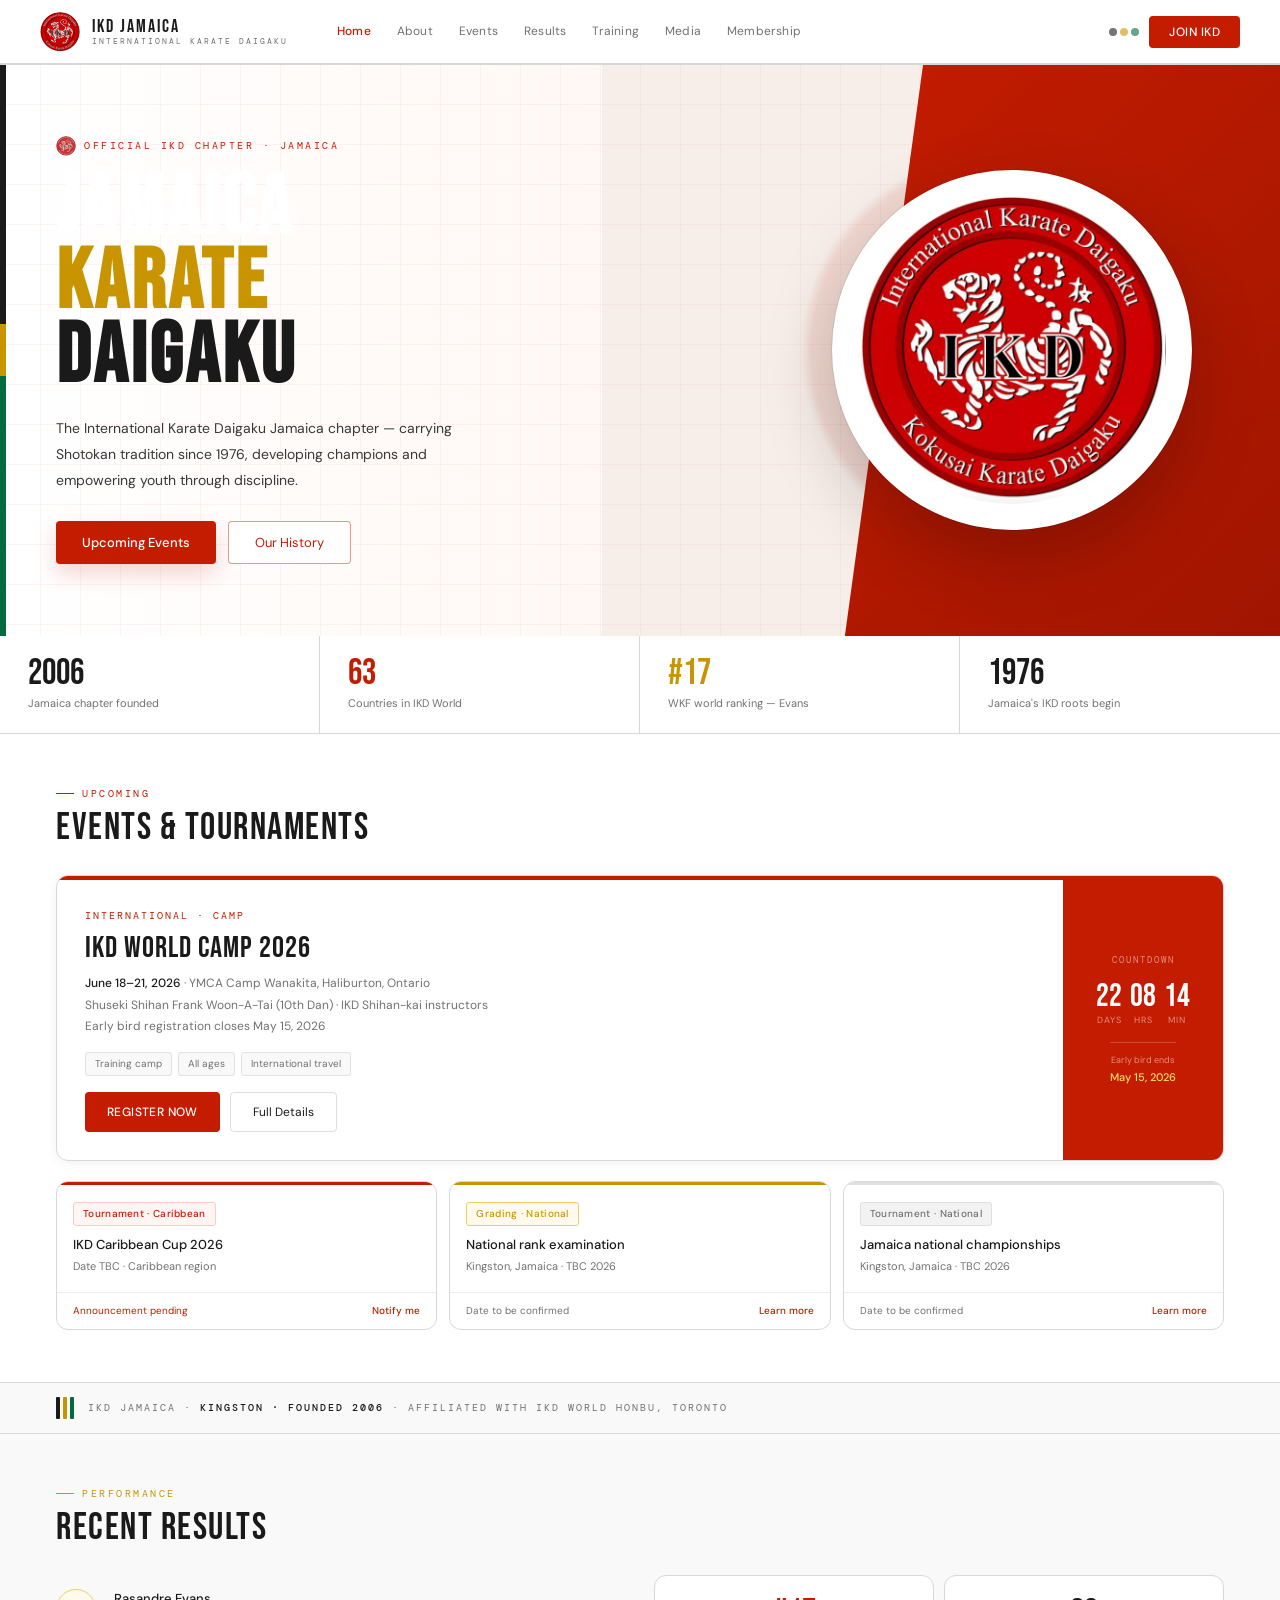
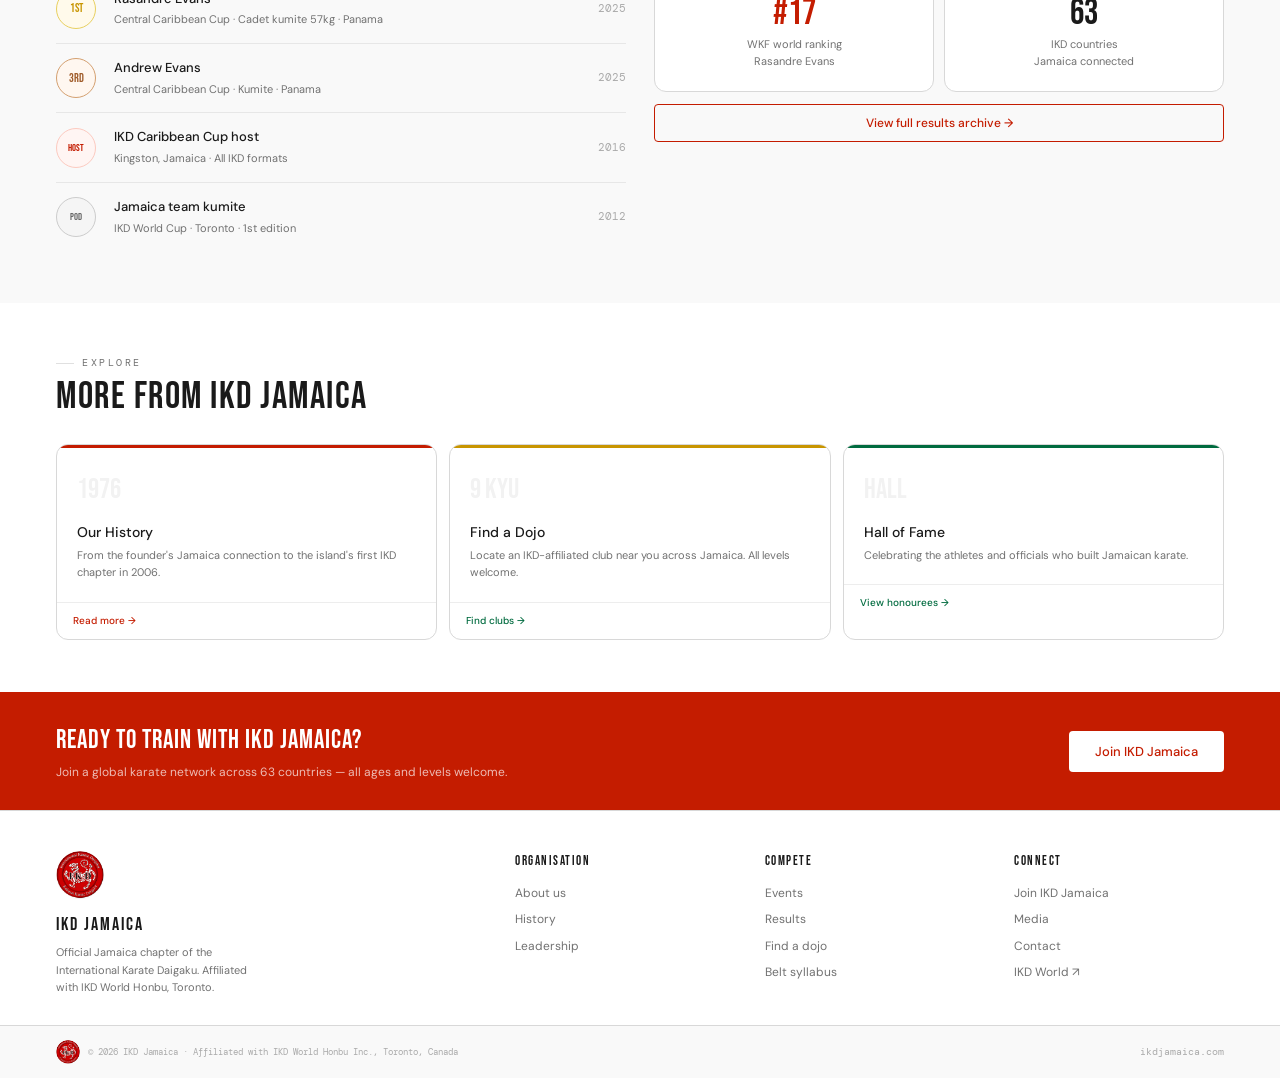
==== mockups/ikd-jamaica-ikdworld-theme-hero-redesigned.html @ 02de6e7a "Initial mockup review site" ====
<!DOCTYPE html>
<html lang="en">
<head>
<meta charset="UTF-8">
<meta name="viewport" content="width=device-width, initial-scale=1.0">
<title>IKD Jamaica</title>
<style>
@import url('https://fonts.googleapis.com/css2?family=Bebas+Neue&family=DM+Sans:ital,wght@0,300;0,400;0,500;1,400&family=DM+Mono:wght@400;500&display=swap');

/* ─────────────────────────────────────────
   COLOUR SYSTEM — white-dominant, IKD red
   Parent: white bg, crimson red CTA/accent
   Jamaica: gold + green as secondary layer
   ───────────────────────────────────────── */
:root {
  /* IKD Brand */
  --red:        #C41C00;
  --red-dark:   #A01500;
  --red-light:  #E02000;
  --red-bg:     #FFF5F3;
  --red-border: #FCCAC0;

  /* Page surfaces — white dominant */
  --white:      #FFFFFF;
  --off:        #F9F9F9;
  --grey-light: #F2F2F2;
  --grey-mid:   #E0E0E0;
  --grey-line:  #D8D8D8;

  /* Text */
  --ink:        #1A1A1A;
  --ink-2:      #383838;
  --muted:      #717171;
  --subtle:     #AAAAAA;

  /* Jamaica infusion */
  --gold:       #C89500;
  --gold-bg:    #FFFAEB;
  --gold-border:#E8D060;
  --green:      #006B3F;
  --green-bg:   #EAF5EE;
  --green-border:#9DD4B8;

  /* Borders */
  --b1: rgba(0,0,0,0.07);
  --b2: rgba(0,0,0,0.13);
  --b3: rgba(0,0,0,0.22);

  /* Radii */
  --r:   6px;
  --rl: 12px;
}

*, *::before, *::after { box-sizing: border-box; margin: 0; padding: 0; }

body {
  background: var(--white);
  color: var(--ink);
  font-family: 'DM Sans', sans-serif;
  font-size: 14px;
  line-height: 1.6;
}

/* ── NAV ─────────────────────────────── */
nav {
  background: var(--white);
  border-bottom: 1px solid var(--grey-line);
  padding: 0 40px;
  height: 64px;
  display: flex;
  align-items: center;
  position: sticky;
  top: 0;
  z-index: 100;
  box-shadow: 0 1px 0 var(--grey-line);
}

.nav-logo {
  display: flex;
  align-items: center;
  gap: 12px;
  margin-right: 36px;
  cursor: pointer;
  flex-shrink: 0;
}

/* IKD circular logo in nav */
.nav-logo-img {
  width: 40px;
  height: 40px;
  border-radius: 50%;
  overflow: hidden;
  flex-shrink: 0;
}
.nav-logo-img img {
  width: 100%;
  height: 100%;
  object-fit: cover;
}

.nav-logo-text {
  display: flex;
  flex-direction: column;
  line-height: 1.1;
}
.nav-logo-name {
  font-family: 'Bebas Neue', sans-serif;
  font-size: 18px;
  letter-spacing: 2px;
  color: var(--ink);
}
.nav-logo-sub {
  font-family: 'DM Mono', monospace;
  font-size: 8px;
  color: var(--muted);
  letter-spacing: 2px;
  text-transform: uppercase;
}

.nav-links {
  display: flex;
  gap: 0;
  flex: 1;
}
.nav-link {
  padding: 6px 13px;
  font-size: 12px;
  color: var(--muted);
  cursor: pointer;
  border-radius: 4px;
  transition: color 0.15s, background 0.15s;
  white-space: nowrap;
  letter-spacing: 0.2px;
}
.nav-link:hover { color: var(--ink); background: var(--off); }
.nav-link.active { color: var(--red); font-weight: 500; }

.nav-right {
  display: flex;
  align-items: center;
  gap: 10px;
  margin-left: auto;
}
/* Jamaica flag — 3 small dots in nav */
.nav-jm {
  display: flex;
  gap: 3px;
  align-items: center;
  opacity: 0.6;
}
.nav-jm-dot {
  width: 8px;
  height: 8px;
  border-radius: 50%;
}
.nav-cta {
  background: var(--red);
  color: #fff;
  padding: 8px 20px;
  border-radius: 4px;
  font-size: 12px;
  font-weight: 500;
  cursor: pointer;
  border: none;
  letter-spacing: 0.5px;
  text-transform: uppercase;
  transition: background 0.15s;
  font-family: 'DM Sans', sans-serif;
}
.nav-cta:hover { background: var(--red-dark); }

/* ── PAGES ─── */
.page { display: none; }
.page.active { display: block; }

/* ── HERO — lighter split layout with visible logo ─────────────── */
.hero {
  background:
    radial-gradient(circle at 78% 50%, rgba(196,28,0,0.10) 0 18%, transparent 19%),
    linear-gradient(90deg, #FFFFFF 0%, #FFF8F5 47%, #F7EEE9 47%, #F7EEE9 100%);
  min-height: 520px;
  position: relative;
  overflow: hidden;
  display: flex;
  align-items: center;
  padding: 72px 56px;
}

/* subtle texture — crosshatch */
.hero::before {
  content: '';
  position: absolute;
  inset: 0;
  background-image:
    linear-gradient(rgba(196,28,0,0.045) 1px, transparent 1px),
    linear-gradient(90deg, rgba(196,28,0,0.045) 1px, transparent 1px);
  background-size: 40px 40px;
  pointer-events: none;
}

/* brand colour block behind the logo, not across the whole hero */
.hero::after {
  content: '';
  position: absolute;
  top: 0;
  right: 0;
  bottom: 0;
  width: 34%;
  background: linear-gradient(135deg, var(--red) 0%, var(--red-dark) 100%);
  clip-path: polygon(18% 0, 100% 0, 100% 100%, 0 100%);
  box-shadow: -24px 0 60px rgba(196,28,0,0.14);
}

/* large logo feature right */
.hero-logo-bg {
  position: absolute;
  right: 88px;
  top: 50%;
  transform: translateY(-50%);
  width: 360px;
  height: 360px;
  opacity: 1;
  border-radius: 50%;
  overflow: hidden;
  z-index: 1;
  background: #fff;
  padding: 18px;
  border: 8px solid rgba(255,255,255,0.92);
  box-shadow: 0 28px 70px rgba(0,0,0,0.22), 0 0 0 1px rgba(0,0,0,0.08);
}
.hero-logo-bg img {
  width: 100%;
  height: 100%;
  object-fit: cover;
  filter: none;
  border-radius: 50%;
}

.hero .hero-eyebrow { color: var(--red); }
.hero .hero-title .t-white { color: var(--ink); }
.hero .hero-title .t-gold  { color: var(--gold); }
.hero .hero-body { color: var(--ink-2); }
.hero .btn-white {
  background: var(--red);
  color: #fff;
  box-shadow: 0 10px 22px rgba(196,28,0,0.18);
}
.hero .btn-white:hover { background: var(--red-dark); }
.hero .btn-ghost-white {
  color: var(--red);
  border-color: rgba(196,28,0,0.45);
  background: #fff;
}
.hero .btn-ghost-white:hover {
  border-color: var(--red);
  background: var(--red-bg);
}

@media (max-width: 980px) {
  .hero { padding: 52px 32px; min-height: auto; }
  .hero::after { width: 100%; height: 210px; top: auto; clip-path: none; opacity: 0.95; }
  .hero-logo-bg { position: relative; right: auto; top: auto; transform: none; width: 220px; height: 220px; margin-left: 28px; }
}

/* Jamaica stripe — left edge */
.hero-jm-edge {
  position: absolute;
  left: 0;
  top: 0;
  bottom: 0;
  width: 6px;
  display: flex;
  flex-direction: column;
}
.hero-jm-edge-s { flex: 1; }

.hero-content {
  position: relative;
  max-width: 580px;
  z-index: 1;
}

.hero-eyebrow {
  display: inline-flex;
  align-items: center;
  gap: 8px;
  font-family: 'DM Mono', monospace;
  font-size: 10px;
  color: rgba(255,255,255,0.65);
  letter-spacing: 2.5px;
  text-transform: uppercase;
  margin-bottom: 16px;
}

/* small IKD logo inline in hero */
.hero-logo-inline {
  width: 20px;
  height: 20px;
  border-radius: 50%;
  overflow: hidden;
  flex-shrink: 0;
  opacity: 0.8;
}
.hero-logo-inline img { width: 100%; height: 100%; object-fit: cover; }

.hero-title {
  font-family: 'Bebas Neue', sans-serif;
  font-size: 84px;
  line-height: 0.88;
  letter-spacing: 3px;
  color: #fff;
  margin-bottom: 22px;
}
.hero-title .t-white { color: #fff; }
.hero-title .t-gold  { color: #FFE066; }

.hero-body {
  font-size: 14px;
  color: rgba(255,255,255,0.72);
  line-height: 1.85;
  max-width: 420px;
  margin-bottom: 28px;
}

.hero-btns { display: flex; gap: 12px; }

.btn-white {
  background: #fff;
  color: var(--red);
  border: none;
  padding: 12px 26px;
  border-radius: 4px;
  font-size: 13px;
  font-weight: 500;
  cursor: pointer;
  transition: background 0.15s;
  font-family: 'DM Sans', sans-serif;
}
.btn-white:hover { background: #f0f0f0; }

.btn-ghost-white {
  background: transparent;
  color: #fff;
  border: 1.5px solid rgba(255,255,255,0.4);
  padding: 12px 26px;
  border-radius: 4px;
  font-size: 13px;
  cursor: pointer;
  transition: all 0.15s;
  font-family: 'DM Sans', sans-serif;
}
.btn-ghost-white:hover { border-color: rgba(255,255,255,0.75); background: rgba(255,255,255,0.08); }

/* ── BUTTONS (page-level) ─── */
.btn-red {
  background: var(--red); color: #fff;
  border: none; padding: 11px 22px;
  border-radius: 4px; font-size: 12px; font-weight: 500;
  cursor: pointer; letter-spacing: 0.4px; text-transform: uppercase;
  transition: background 0.15s; font-family: 'DM Sans', sans-serif;
}
.btn-red:hover { background: var(--red-dark); }

.btn-outline {
  background: transparent; color: var(--ink);
  border: 1px solid var(--b2); padding: 11px 22px;
  border-radius: 4px; font-size: 12px;
  cursor: pointer; transition: all 0.15s;
  font-family: 'DM Sans', sans-serif;
}
.btn-outline:hover { border-color: var(--b3); background: var(--off); }

.btn-outline-red {
  background: transparent; color: var(--red);
  border: 1.5px solid var(--red); padding: 10px 22px;
  border-radius: 4px; font-size: 12px; font-weight: 500;
  cursor: pointer; transition: all 0.15s;
  font-family: 'DM Sans', sans-serif;
}
.btn-outline-red:hover { background: var(--red-bg); }

.btn-sm { padding: 7px 14px; font-size: 11px; }

/* ── STATS BAR ─── */
.stats-bar {
  display: grid;
  grid-template-columns: repeat(4,1fr);
  border-bottom: 1px solid var(--grey-line);
  background: var(--white);
}
.stat {
  padding: 20px 28px;
  border-right: 1px solid var(--grey-line);
}
.stat:last-child { border-right: none; }
.stat-num {
  font-family: 'Bebas Neue', sans-serif;
  font-size: 36px;
  color: var(--ink);
  line-height: 1;
}
.stat-num.red   { color: var(--red); }
.stat-num.gold  { color: var(--gold); }
.stat-num.green { color: var(--green); }
.stat-lbl { font-size: 11px; color: var(--muted); margin-top: 3px; }

/* ── SECTIONS ─── */
.sec    { padding: 52px 56px; background: var(--white); }
.sec-off{ background: var(--off); }
.sec-red{ background: var(--red); }

.sec-header { margin-bottom: 28px; }
.sec-eye {
  display: flex;
  align-items: center;
  gap: 8px;
  font-family: 'DM Mono', monospace;
  font-size: 10px;
  letter-spacing: 2.5px;
  text-transform: uppercase;
  margin-bottom: 7px;
}
.eye-line { width: 18px; height: 1px; }
.eye-red   { color: var(--red); }
.eye-gold  { color: var(--gold); }
.eye-green { color: var(--green); }
.eye-ink   { color: var(--muted); }

.sec-title {
  font-family: 'Bebas Neue', sans-serif;
  font-size: 38px;
  letter-spacing: 1.5px;
  color: var(--ink);
  line-height: 1;
}
.sec-title-white { color: #fff; }
.sec-sub { font-size: 13px; color: var(--muted); margin-top: 5px; }

/* ── CARDS ─── */
.grid { display: grid; gap: 12px; }
.g3   { grid-template-columns: repeat(3,1fr); }
.g2   { grid-template-columns: repeat(2,1fr); }

.card {
  background: var(--white);
  border: 1px solid var(--grey-line);
  border-radius: var(--rl);
  overflow: hidden;
  cursor: pointer;
  transition: border-color 0.2s, box-shadow 0.2s, transform 0.2s;
}
.card:hover {
  border-color: var(--grey-mid);
  box-shadow: 0 4px 20px rgba(0,0,0,0.08);
  transform: translateY(-2px);
}
.card-top { height: 3px; }
.card-body { padding: 16px; }
.card-title { font-size: 13px; font-weight: 500; color: var(--ink); margin-bottom: 4px; line-height: 1.4; }
.card-meta  { font-size: 11px; color: var(--muted); line-height: 1.6; }
.card-foot  {
  padding: 10px 16px;
  border-top: 1px solid var(--b1);
  display: flex;
  justify-content: space-between;
  align-items: center;
}

/* Badges */
.badge {
  display: inline-block;
  font-size: 10px;
  font-weight: 500;
  padding: 3px 9px;
  border-radius: 3px;
  margin-bottom: 10px;
  letter-spacing: 0.3px;
}
.badge-red   { background: var(--red-bg);    color: var(--red);   border: 1px solid var(--red-border); }
.badge-gold  { background: var(--gold-bg);   color: var(--gold);  border: 1px solid var(--gold-border); }
.badge-green { background: var(--green-bg);  color: var(--green); border: 1px solid var(--green-border); }
.badge-grey  { background: var(--grey-light);color: var(--muted); border: 1px solid var(--grey-mid); }
.badge-dark  { background: var(--ink);       color: #fff; }

.st-open    { font-size: 10px; color: var(--green); font-weight: 500; }
.st-pending { font-size: 10px; color: var(--red); }
.st-tbc     { font-size: 10px; color: var(--muted); }
.card-link  { font-size: 10px; color: var(--red); cursor: pointer; font-weight: 500; }

/* ── FEATURED EVENT ─── */
.feat-event {
  background: var(--white);
  border: 1px solid var(--grey-line);
  border-radius: var(--rl);
  overflow: hidden;
  display: grid;
  grid-template-columns: 1fr auto;
  gap: 0;
  margin-bottom: 20px;
  box-shadow: 0 2px 12px rgba(0,0,0,0.06);
}
.feat-event-body { padding: 28px; }
.feat-event-top {
  height: 4px;
  background: var(--red);
  grid-column: 1 / -1;
}
.feat-eye  {
  font-family: 'DM Mono', monospace;
  font-size: 10px;
  color: var(--red);
  letter-spacing: 2px;
  text-transform: uppercase;
  margin-bottom: 8px;
}
.feat-title {
  font-family: 'Bebas Neue', sans-serif;
  font-size: 30px;
  letter-spacing: 1px;
  color: var(--ink);
  margin-bottom: 8px;
  line-height: 1.1;
}
.feat-meta  { font-size: 12px; color: var(--muted); line-height: 1.8; margin-bottom: 14px; }
.feat-meta strong { color: var(--ink); font-weight: 500; }
.feat-tags  { display: flex; gap: 6px; flex-wrap: wrap; margin-bottom: 16px; }
.feat-tag   {
  font-size: 10px;
  padding: 3px 9px;
  border-radius: 3px;
  border: 1px solid var(--grey-mid);
  color: var(--muted);
  background: var(--off);
}
.feat-btns  { display: flex; gap: 10px; }
.feat-side  {
  background: var(--red);
  padding: 28px 24px;
  display: flex;
  flex-direction: column;
  align-items: center;
  justify-content: center;
  min-width: 160px;
}

/* Countdown — sits on red bg */
.cd-label { font-family: 'DM Mono', monospace; font-size: 9px; color: rgba(255,255,255,0.5); letter-spacing: 2px; margin-bottom: 14px; }
.cd-nums   { display: grid; grid-template-columns: repeat(3,1fr); gap: 8px; margin-bottom: 14px; }
.cd-unit   { text-align: center; }
.cd-n      { font-family: 'Bebas Neue', sans-serif; font-size: 32px; color: #fff; line-height: 1; }
.cd-u      { font-size: 9px; color: rgba(255,255,255,0.5); letter-spacing: 1px; }
.cd-div    { border-top: 1px solid rgba(255,255,255,0.2); padding-top: 10px; text-align: center; }
.cd-sub    { font-size: 9px; color: rgba(255,255,255,0.5); }
.cd-date   { font-size: 11px; color: #FFE066; margin-top: 2px; font-weight: 500; }

/* ── FILTER BAR ─── */
.filter-bar { display: flex; gap: 6px; margin-bottom: 20px; flex-wrap: wrap; }
.chip {
  font-size: 11px; padding: 5px 13px;
  border-radius: 3px; border: 1px solid var(--grey-mid);
  cursor: pointer; color: var(--muted); background: var(--white);
  transition: all 0.15s; font-family: 'DM Sans', sans-serif;
}
.chip:hover { border-color: var(--ink); color: var(--ink); }
.chip.active { background: var(--ink); color: #fff; border-color: var(--ink); font-weight: 500; }

/* ── PAGE HEADER (inner pages) ─── */
.page-header {
  background: var(--white);
  padding: 40px 56px 0;
  border-bottom: 1px solid var(--grey-line);
}
.page-crumb {
  font-family: 'DM Mono', monospace;
  font-size: 10px;
  color: var(--subtle);
  margin-bottom: 10px;
}
.page-crumb span { color: var(--red); }
.page-title {
  font-family: 'Bebas Neue', sans-serif;
  font-size: 52px;
  letter-spacing: 2px;
  color: var(--ink);
  margin-bottom: 6px;
  line-height: 1;
}
.page-sub { font-size: 13px; color: var(--muted); max-width: 540px; line-height: 1.7; margin-bottom: 24px; }

/* red accent rule under page title */
.page-title-rule {
  height: 3px;
  width: 48px;
  background: var(--red);
  margin-bottom: 20px;
}

.tabs { display: flex; border-bottom: 1px solid var(--grey-line); }
.tab {
  padding: 10px 18px;
  font-size: 11px;
  color: var(--muted);
  cursor: pointer;
  border-bottom: 2px solid transparent;
  margin-bottom: -1px;
  transition: all 0.15s;
  letter-spacing: 0.3px;
}
.tab:hover { color: var(--ink); }
.tab.active { color: var(--red); border-bottom-color: var(--red); font-weight: 500; }

/* ── RESULTS ─── */
.r-row {
  display: grid;
  grid-template-columns: 44px 1fr auto;
  gap: 14px;
  align-items: center;
  padding: 14px 0;
  border-bottom: 1px solid var(--b1);
}
.r-row:last-child { border-bottom: none; }
.medal {
  width: 40px; height: 40px; border-radius: 50%;
  display: flex; align-items: center; justify-content: center;
  font-family: 'Bebas Neue', sans-serif; font-size: 12px;
}
.m-gold   { background: var(--gold-bg);  color: var(--gold);  border: 1px solid var(--gold-border); }
.m-silver { background: #f5f5f5;          color: #666;         border: 1px solid #ccc; }
.m-bronze { background: #fff7f0;          color: #a05c2a;      border: 1px solid #d4a070; }
.m-red    { background: var(--red-bg);   color: var(--red);   border: 1px solid var(--red-border); }
.r-name   { font-size: 13px; font-weight: 500; color: var(--ink); margin-bottom: 2px; }
.r-det    { font-size: 11px; color: var(--muted); }
.r-yr     { font-family: 'DM Mono', monospace; font-size: 11px; color: var(--subtle); white-space: nowrap; }

/* ── BELT LIST ─── */
.belt-list { display: flex; flex-direction: column; gap: 4px; }
.belt-row {
  display: flex; align-items: center; gap: 12px;
  padding: 10px 14px;
  border: 1px solid var(--grey-line);
  border-radius: var(--r);
  cursor: pointer;
  transition: border-color 0.15s;
}
.belt-row:hover { border-color: var(--grey-mid); }
.belt-swatch { width: 34px; height: 10px; border-radius: 2px; flex-shrink: 0; }
.belt-kyu    { font-family: 'DM Mono', monospace; font-size: 10px; color: var(--muted); min-width: 52px; }
.belt-name   { font-size: 12px; font-weight: 500; color: var(--ink); flex: 1; }

/* ── PHOTO GRID ─── */
.photo-hero {
  display: grid;
  grid-template-columns: 2fr 1fr;
  grid-template-rows: 200px 200px;
  gap: 4px;
}
.photo-main { grid-row: 1/3; border-radius: var(--r) 0 0 var(--r); }
.photo-sm:first-of-type { border-radius: 0 var(--r) 0 0; }
.photo-sm:last-of-type  { border-radius: 0 0 var(--r) 0; }
.photo-blk {
  position: relative; overflow: hidden; cursor: pointer;
  display: flex; align-items: flex-end; padding: 12px;
}
.photo-blk:hover .p-ov { opacity: 0.7; }
.p-ov { position: absolute; inset: 0; background: linear-gradient(to top, rgba(0,0,0,.7) 0%, transparent 60%); transition: opacity 0.2s; }
.p-lbl { position: relative; font-size: 11px; color: #fff; }
.p-tag {
  display: inline-block; background: var(--red); color: #fff;
  font-size: 9px; font-weight: 500; padding: 2px 7px;
  border-radius: 2px; margin-bottom: 3px;
  letter-spacing: 0.5px; text-transform: uppercase;
}
.thumb-grid { display: grid; grid-template-columns: repeat(4,1fr); gap: 4px; margin-top: 4px; }
.thumb {
  aspect-ratio: 1; border-radius: var(--r);
  position: relative; overflow: hidden; cursor: pointer;
  display: flex; align-items: flex-end; padding: 8px;
  transition: transform 0.2s;
}
.thumb:hover { transform: scale(1.03); }
.t-ov  { position: absolute; inset: 0; background: linear-gradient(to top, rgba(0,0,0,.6) 0%, transparent 60%); }
.t-lbl { position: relative; font-size: 10px; color: #fff; }

/* ── VIDEO ─── */
.vid-card {
  background: var(--white);
  border: 1px solid var(--grey-line);
  border-radius: var(--rl);
  overflow: hidden; cursor: pointer;
  transition: border-color 0.2s, box-shadow 0.2s, transform 0.2s;
}
.vid-card:hover { border-color: var(--grey-mid); box-shadow: 0 4px 18px rgba(0,0,0,0.08); transform: translateY(-2px); }
.vid-thumb { aspect-ratio: 16/9; display: flex; align-items: center; justify-content: center; position: relative; }
.play-btn {
  width: 42px; height: 42px; border-radius: 50%;
  background: var(--red); display: flex; align-items: center; justify-content: center;
  box-shadow: 0 2px 12px rgba(196,28,0,0.35);
  transition: transform 0.15s;
}
.vid-card:hover .play-btn { transform: scale(1.1); }
.play-tri { width: 0; height: 0; border-top: 7px solid transparent; border-bottom: 7px solid transparent; border-left: 12px solid #fff; margin-left: 3px; }
.vid-dur { position: absolute; bottom: 8px; right: 10px; background: rgba(0,0,0,.7); color: #fff; font-family: 'DM Mono', monospace; font-size: 9px; padding: 2px 6px; border-radius: 2px; }
.vid-body { padding: 12px; }
.vid-title { font-size: 12px; font-weight: 500; color: var(--ink); margin-bottom: 3px; line-height: 1.4; }
.vid-meta  { font-size: 10px; color: var(--muted); }

/* ── NEWS ─── */
.news-big {
  background: var(--white);
  border: 1px solid var(--grey-line);
  border-top: 4px solid var(--red);
  border-radius: var(--rl); padding: 22px;
}
.news-src  { font-family: 'DM Mono', monospace; font-size: 9px; color: var(--muted); letter-spacing: 1px; text-transform: uppercase; margin-bottom: 8px; }
.news-title { font-size: 14px; font-weight: 500; color: var(--ink); line-height: 1.5; margin-bottom: 8px; }
.news-exc  { font-size: 12px; color: var(--muted); line-height: 1.7; margin-bottom: 12px; }
.news-link { font-size: 10px; color: var(--red); cursor: pointer; font-weight: 500; }

/* ── PRESS ─── */
.press-row { display: grid; grid-template-columns: 110px 1fr auto; gap: 14px; align-items: center; padding: 13px 0; border-bottom: 1px solid var(--b1); }
.press-row:last-child { border-bottom: none; }
.press-src  { font-family: 'DM Mono', monospace; font-size: 10px; color: var(--muted); }
.press-title{ font-size: 12px; font-weight: 500; color: var(--ink); margin-bottom: 2px; }
.press-date { font-size: 10px; color: var(--muted); }
.press-link { font-size: 10px; color: var(--red); cursor: pointer; font-weight: 500; white-space: nowrap; }

/* ── TIMELINE ─── */
.timeline { position: relative; padding-left: 22px; }
.timeline::before { content: ''; position: absolute; left: 5px; top: 8px; bottom: 0; width: 1px; background: var(--grey-mid); }
.tl-item { position: relative; margin-bottom: 20px; }
.tl-dot  { position: absolute; left: -22px; top: 5px; width: 10px; height: 10px; border-radius: 50%; background: var(--red); border: 2px solid var(--white); }
.tl-dot.dim { background: var(--grey-mid); }
.tl-yr   { font-family: 'DM Mono', monospace; font-size: 10px; color: var(--red); margin-bottom: 2px; }
.tl-yr.dim { color: var(--subtle); }
.tl-ev   { font-size: 12px; font-weight: 500; color: var(--ink); margin-bottom: 2px; }
.tl-det  { font-size: 11px; color: var(--muted); line-height: 1.5; }

/* ── LEADER CARD ─── */
.leader-card {
  background: var(--white);
  border: 1px solid var(--grey-line);
  border-radius: var(--rl); padding: 18px;
  display: flex; gap: 14px; align-items: flex-start;
}
.l-avt {
  width: 44px; height: 44px; border-radius: 50%;
  display: flex; align-items: center; justify-content: center;
  font-family: 'Bebas Neue', sans-serif; font-size: 16px; flex-shrink: 0;
}
.l-name  { font-size: 13px; font-weight: 500; color: var(--ink); margin-bottom: 2px; }
.l-title { font-size: 10px; color: var(--red); font-weight: 500; margin-bottom: 6px; letter-spacing: 0.3px; }
.l-bio   { font-size: 11px; color: var(--muted); line-height: 1.6; }

/* ── MISSION BLOCK ─── */
.mission-block {
  background: var(--off);
  border: 1px solid var(--grey-line);
  border-left: 4px solid var(--red);
  border-radius: var(--rl); padding: 24px; margin-bottom: 22px;
}
.mission-label { font-family: 'DM Mono', monospace; font-size: 9px; color: var(--red); letter-spacing: 2px; text-transform: uppercase; margin-bottom: 10px; }
.mission-text  { font-size: 13px; color: var(--ink); line-height: 1.9; font-style: italic; }

/* ── VALUE CARD ─── */
.value-card {
  background: var(--white);
  border: 1px solid var(--grey-line);
  border-top: 3px solid;
  border-radius: var(--rl); padding: 18px;
}
.value-name { font-family: 'Bebas Neue', sans-serif; font-size: 20px; letter-spacing: 1px; color: var(--ink); margin-bottom: 6px; }
.value-desc { font-size: 12px; color: var(--muted); line-height: 1.6; }

/* ── FORMAT CARD ─── */
.fmt-card {
  background: var(--white);
  border: 1px solid var(--grey-line);
  border-top: 3px solid;
  border-radius: var(--rl); padding: 18px; cursor: pointer;
  transition: box-shadow 0.2s, transform 0.2s;
}
.fmt-card:hover { box-shadow: 0 4px 16px rgba(0,0,0,0.07); transform: translateY(-2px); }
.fmt-name { font-size: 13px; font-weight: 500; color: var(--ink); margin-bottom: 6px; }
.fmt-desc { font-size: 11px; color: var(--muted); line-height: 1.5; }

/* ── ATHLETE CARD ─── */
.ath-card {
  background: var(--white); border: 1px solid var(--grey-line);
  border-radius: var(--rl); overflow: hidden; cursor: pointer;
  transition: box-shadow 0.2s, transform 0.2s;
}
.ath-card:hover { box-shadow: 0 4px 20px rgba(0,0,0,0.08); transform: translateY(-2px); }
.ath-img {
  height: 96px; background: var(--off);
  display: flex; align-items: center; justify-content: center;
  font-family: 'Bebas Neue', sans-serif; font-size: 32px; color: var(--grey-mid);
  position: relative;
}
.ath-badge {
  position: absolute; top: 10px; right: 10px;
  background: var(--ink); color: #FFE066;
  font-family: 'DM Mono', monospace; font-size: 9px;
  padding: 2px 7px; border-radius: 2px;
}
.ath-body  { padding: 14px; }
.ath-name  { font-size: 13px; font-weight: 500; color: var(--ink); margin-bottom: 2px; }
.ath-cat   { font-size: 11px; color: var(--muted); margin-bottom: 8px; }
.ath-stats { display: flex; gap: 14px; }
.a-st      { text-align: center; }
.a-n       { font-family: 'Bebas Neue', sans-serif; font-size: 20px; color: var(--ink); line-height: 1; }
.a-l       { font-size: 9px; color: var(--muted); }

/* ── HOF CARD ─── */
.hof-card {
  background: var(--white); border: 1px solid var(--grey-line);
  border-radius: var(--rl); padding: 18px; display: flex; gap: 14px;
  cursor: pointer; transition: border-color 0.2s, box-shadow 0.2s;
}
.hof-card:hover { border-color: var(--grey-mid); box-shadow: 0 2px 12px rgba(0,0,0,0.06); }
.hof-num  { font-family: 'Bebas Neue', sans-serif; font-size: 32px; color: var(--grey-light); line-height: 1; min-width: 32px; }
.hof-name { font-size: 13px; font-weight: 500; color: var(--ink); margin-bottom: 2px; }
.hof-det  { font-size: 11px; color: var(--muted); line-height: 1.5; }
.hof-yr   { font-family: 'DM Mono', monospace; font-size: 9px; color: var(--red); margin-top: 4px; }

/* ── DOJO ─── */
.dojo-row { display: flex; gap: 14px; align-items: center; padding: 13px 0; border-bottom: 1px solid var(--b1); }
.dojo-row:last-child { border-bottom: none; }
.dojo-dot  { width: 8px; height: 8px; border-radius: 50%; background: var(--red); flex-shrink: 0; }
.dojo-name { font-size: 13px; font-weight: 500; color: var(--ink); flex: 1; }
.dojo-det  { font-size: 11px; color: var(--muted); }
.dojo-link { font-size: 10px; color: var(--red); cursor: pointer; font-weight: 500; }

/* ── MAP ─── */
.map-mock {
  background: #e8ede8;
  border: 1px solid var(--b2);
  border-radius: var(--rl); height: 180px;
  position: relative; overflow: hidden;
  display: flex; align-items: center; justify-content: center;
}
.map-grid {
  position: absolute; inset: 0;
  background-image:
    linear-gradient(rgba(0,107,63,0.1) 1px, transparent 1px),
    linear-gradient(90deg, rgba(0,107,63,0.1) 1px, transparent 1px);
  background-size: 28px 28px;
}

/* ── CONTACT BOX ─── */
.contact-box {
  background: var(--white);
  border: 1px solid var(--grey-line);
  border-top: 4px solid var(--green);
  border-radius: var(--rl); padding: 22px;
}
.c-row { display: flex; gap: 10px; align-items: flex-start; padding: 10px 0; border-bottom: 1px solid var(--b1); }
.c-row:last-child { border-bottom: none; }
.c-icon { font-family: 'DM Mono', monospace; font-size: 10px; color: var(--muted); min-width: 60px; padding-top: 1px; }
.c-val  { font-size: 12px; color: var(--ink); line-height: 1.6; }

/* ── FORM ─── */
.form-box {
  background: var(--white);
  border: 1px solid var(--grey-line);
  border-radius: var(--rl); padding: 24px;
}
.f-row   { display: grid; grid-template-columns: 1fr 1fr; gap: 12px; margin-bottom: 12px; }
.f-field { display: flex; flex-direction: column; gap: 4px; }
.f-lbl   { font-family: 'DM Mono', monospace; font-size: 9px; color: var(--muted); letter-spacing: 1px; text-transform: uppercase; }
.f-inp {
  background: var(--off);
  border: 1px solid var(--grey-mid);
  border-radius: var(--r);
  padding: 9px 12px; font-size: 12px; color: var(--ink);
  outline: none; width: 100%;
  font-family: 'DM Sans', sans-serif;
  transition: border-color 0.15s;
}
.f-inp:focus { border-color: var(--red); }

/* ── JAMAICA BAND ─── */
.jm-band {
  background: var(--off);
  border-top: 1px solid var(--grey-line);
  border-bottom: 1px solid var(--grey-line);
  padding: 14px 56px;
  display: flex; align-items: center; gap: 14px;
}
.jm-flag  { display: flex; gap: 3px; }
.jm-stripe{ width: 4px; height: 22px; border-radius: 1px; }
.jm-text  {
  font-family: 'DM Mono', monospace;
  font-size: 10px; color: var(--muted);
  letter-spacing: 2px; text-transform: uppercase;
}
.jm-text span { color: var(--ink); font-weight: 500; }

/* ── LOGO BAND (red stripe with logo) ─── */
.logo-band {
  background: var(--red);
  padding: 12px 56px;
  display: flex; align-items: center; gap: 14px;
}
.logo-band-img {
  width: 32px; height: 32px; border-radius: 50%; overflow: hidden; flex-shrink: 0;
}
.logo-band-img img { width: 100%; height: 100%; object-fit: cover; filter: brightness(10); opacity: 0.85; }
.logo-band-text {
  font-family: 'DM Mono', monospace;
  font-size: 10px; color: rgba(255,255,255,0.65);
  letter-spacing: 2px; text-transform: uppercase;
}
.logo-band-text span { color: #fff; }

/* ── FOOTER ─── */
footer {
  background: var(--white);
  border-top: 1px solid var(--grey-line);
  padding: 40px 56px 28px;
  display: grid;
  grid-template-columns: 2fr 1fr 1fr 1fr;
  gap: 40px;
}
.foot-brand-logo {
  width: 48px; height: 48px; border-radius: 50%; overflow: hidden; margin-bottom: 12px;
}
.foot-brand-logo img { width: 100%; height: 100%; object-fit: cover; }
.foot-brand-name {
  font-family: 'Bebas Neue', sans-serif;
  font-size: 18px; letter-spacing: 2px; color: var(--ink); margin-bottom: 4px;
}
.foot-brand-sub { font-size: 11px; color: var(--muted); line-height: 1.6; max-width: 200px; }
.foot-col-title {
  font-family: 'Bebas Neue', sans-serif;
  font-size: 13px; letter-spacing: 1.5px; color: var(--ink); margin-bottom: 12px;
}
.foot-link { font-size: 12px; color: var(--muted); cursor: pointer; display: block; margin-bottom: 7px; transition: color 0.15s; }
.foot-link:hover { color: var(--red); }

.foot-bottom {
  background: var(--off);
  padding: 14px 56px;
  display: flex; justify-content: space-between; align-items: center;
  border-top: 1px solid var(--grey-line);
}
.foot-copy   { font-family: 'DM Mono', monospace; font-size: 10px; color: var(--subtle); }

/* IKD logo in footer */
.foot-ikd-logo {
  display: flex; align-items: center; gap: 8px;
}
.foot-ikd-img {
  width: 24px; height: 24px; border-radius: 50%; overflow: hidden;
}
.foot-ikd-img img { width: 100%; height: 100%; object-fit: cover; }
.foot-ikd-text { font-family: 'DM Mono', monospace; font-size: 9px; color: var(--subtle); }

/* ── INLINE INFO STRIP ─── */
.info-strip {
  background: var(--off);
  border-top: 1px solid var(--grey-line);
  border-bottom: 1px solid var(--grey-line);
  padding: 12px 56px;
  display: flex; align-items: center; gap: 28px;
}
.info-item { display: flex; align-items: center; gap: 7px; font-size: 11px; color: var(--muted); }
.info-item strong { color: var(--ink); }
.info-sep { width: 1px; height: 14px; background: var(--grey-mid); }

/* ── RED CTA STRIP ─── */
.cta-strip {
  background: var(--red);
  padding: 28px 56px;
  display: flex; align-items: center; justify-content: space-between; gap: 20px;
}
.cta-strip-text {
  font-family: 'Bebas Neue', sans-serif;
  font-size: 26px; letter-spacing: 1px; color: #fff;
}
.cta-strip-sub { font-size: 12px; color: rgba(255,255,255,0.7); margin-top: 2px; }

/* ── IKD LOGO MARK (used inline in headings) ─── */
.ikd-logo-mark {
  width: 28px; height: 28px; border-radius: 50%; overflow: hidden;
  display: inline-flex; flex-shrink: 0; vertical-align: middle; margin-right: 8px;
}
.ikd-logo-mark img { width: 100%; height: 100%; object-fit: cover; }
</style>
</head>
<body>

<!-- LOGO URL — base64 embedded so it works offline -->
<script>
  const LOGO_SRC = '[data-uri]';
  // We'll inject via JS after DOMContentLoaded
</script>

<div class="shell" id="shell">

<!-- ════ NAV ════ -->
<nav>
  <div class="nav-logo" onclick="showPage('home')">
    <div class="nav-logo-img">
      <img src="[data-uri]" alt="IKD Logo">
    </div>
    <div class="nav-logo-text">
      <span class="nav-logo-name">IKD Jamaica</span>
      <span class="nav-logo-sub">International Karate Daigaku</span>
    </div>
  </div>
  <div class="nav-links">
    <span class="nav-link" id="nav-home"       onclick="showPage('home')">Home</span>
    <span class="nav-link" id="nav-about"      onclick="showPage('about')">About</span>
    <span class="nav-link" id="nav-events"     onclick="showPage('events')">Events</span>
    <span class="nav-link" id="nav-results"    onclick="showPage('results')">Results</span>
    <span class="nav-link" id="nav-training"   onclick="showPage('training')">Training</span>
    <span class="nav-link" id="nav-media"      onclick="showPage('media')">Media</span>
    <span class="nav-link" id="nav-membership" onclick="showPage('membership')">Membership</span>
  </div>
  <div class="nav-right">
    <div class="nav-jm">
      <div class="nav-jm-dot" style="background:#1a1a1a;"></div>
      <div class="nav-jm-dot" style="background:#C89500;"></div>
      <div class="nav-jm-dot" style="background:#006B3F;"></div>
    </div>
    <button class="nav-cta" onclick="showPage('membership')">Join IKD</button>
  </div>
</nav>

<!-- ════ HOME ════ -->
<div class="page active" id="page-home">

  <!-- HERO — lighter split layout with visible logo -->
  <div class="hero">
    <div class="hero-jm-edge">
      <div class="hero-jm-edge-s" style="background:#1a1a1a;"></div>
      <div class="hero-jm-edge-s" style="background:#C89500;max-height:52px;"></div>
      <div class="hero-jm-edge-s" style="background:#006B3F;"></div>
    </div>
    <div class="hero-logo-bg">
      <img src="[data-uri]" alt="">
    </div>
    <div class="hero-content">
      <div class="hero-eyebrow">
        <div class="hero-logo-inline">
          <img src="[data-uri]" alt="">
        </div>
        Official IKD Chapter · Jamaica
      </div>
      <h1 class="hero-title">
        Jamaica<br>
        <span class="t-gold">Karate</span><br>
        <span class="t-white">Daigaku</span>
      </h1>
      <p class="hero-body">The International Karate Daigaku Jamaica chapter — carrying Shotokan tradition since 1976, developing champions and empowering youth through discipline.</p>
      <div class="hero-btns">
        <button class="btn-white" onclick="showPage('events')">Upcoming Events</button>
        <button class="btn-ghost-white" onclick="showPage('about')">Our History</button>
      </div>
    </div>
  </div>

  <!-- STATS -->
  <div class="stats-bar">
    <div class="stat"><div class="stat-num">2006</div><div class="stat-lbl">Jamaica chapter founded</div></div>
    <div class="stat"><div class="stat-num red">63</div><div class="stat-lbl">Countries in IKD World</div></div>
    <div class="stat"><div class="stat-num gold">#17</div><div class="stat-lbl">WKF world ranking — Evans</div></div>
    <div class="stat"><div class="stat-num">1976</div><div class="stat-lbl">Jamaica's IKD roots begin</div></div>
  </div>

  <!-- EVENTS SECTION -->
  <div class="sec">
    <div class="sec-header">
      <div class="sec-eye eye-red"><div class="eye-line" style="background:var(--red);"></div>Upcoming</div>
      <div class="sec-title">Events &amp; Tournaments</div>
    </div>

    <!-- Featured event -->
    <div class="feat-event">
      <div style="height:4px;background:var(--red);grid-column:1/-1;"></div>
      <div class="feat-event-body">
        <div class="feat-eye">International · Camp</div>
        <div class="feat-title">IKD World Camp 2026</div>
        <div class="feat-meta"><strong>June 18–21, 2026</strong> · YMCA Camp Wanakita, Haliburton, Ontario<br>Shuseki Shihan Frank Woon-A-Tai (10th Dan) · IKD Shihan-kai instructors<br>Early bird registration closes May 15, 2026</div>
        <div class="feat-tags"><span class="feat-tag">Training camp</span><span class="feat-tag">All ages</span><span class="feat-tag">International travel</span></div>
        <div class="feat-btns">
          <button class="btn-red">Register Now</button>
          <button class="btn-outline" onclick="showPage('events')">Full Details</button>
        </div>
      </div>
      <div class="feat-side">
        <div class="cd-label">COUNTDOWN</div>
        <div class="cd-nums">
          <div class="cd-unit"><div class="cd-n" id="cd-d">22</div><div class="cd-u">DAYS</div></div>
          <div class="cd-unit"><div class="cd-n" id="cd-h">08</div><div class="cd-u">HRS</div></div>
          <div class="cd-unit"><div class="cd-n" id="cd-m">14</div><div class="cd-u">MIN</div></div>
        </div>
        <div class="cd-div"><div class="cd-sub">Early bird ends</div><div class="cd-date">May 15, 2026</div></div>
      </div>
    </div>

    <div class="grid g3">
      <div class="card" onclick="showPage('events')"><div class="card-top" style="background:var(--red);"></div><div class="card-body"><div class="badge badge-red">Tournament · Caribbean</div><div class="card-title">IKD Caribbean Cup 2026</div><div class="card-meta">Date TBC · Caribbean region</div></div><div class="card-foot"><span class="st-pending">Announcement pending</span><span class="card-link">Notify me</span></div></div>
      <div class="card" onclick="showPage('events')"><div class="card-top" style="background:var(--gold);"></div><div class="card-body"><div class="badge badge-gold">Grading · National</div><div class="card-title">National rank examination</div><div class="card-meta">Kingston, Jamaica · TBC 2026</div></div><div class="card-foot"><span class="st-tbc">Date to be confirmed</span><span class="card-link">Learn more</span></div></div>
      <div class="card" onclick="showPage('events')"><div class="card-top" style="background:var(--grey-mid);"></div><div class="card-body"><div class="badge badge-grey">Tournament · National</div><div class="card-title">Jamaica national championships</div><div class="card-meta">Kingston, Jamaica · TBC 2026</div></div><div class="card-foot"><span class="st-tbc">Date to be confirmed</span><span class="card-link">Learn more</span></div></div>
    </div>
  </div>

  <!-- Jamaica band -->
  <div class="jm-band">
    <div class="jm-flag">
      <div class="jm-stripe" style="background:#1a1a1a;"></div>
      <div class="jm-stripe" style="background:#C89500;"></div>
      <div class="jm-stripe" style="background:#006B3F;"></div>
    </div>
    <div class="jm-text">IKD Jamaica · <span>Kingston · Founded 2006</span> · Affiliated with IKD World Honbu, Toronto</div>
  </div>

  <!-- RESULTS SECTION -->
  <div class="sec sec-off">
    <div class="sec-header">
      <div class="sec-eye eye-gold"><div class="eye-line" style="background:var(--gold);"></div>Performance</div>
      <div class="sec-title">Recent Results</div>
    </div>
    <div style="display:grid;grid-template-columns:1fr 1fr;gap:28px;">
      <div>
        <div class="r-row"><div class="medal m-gold">1st</div><div><div class="r-name">Rasandre Evans</div><div class="r-det">Central Caribbean Cup · Cadet kumite 57kg · Panama</div></div><div class="r-yr">2025</div></div>
        <div class="r-row"><div class="medal m-bronze">3rd</div><div><div class="r-name">Andrew Evans</div><div class="r-det">Central Caribbean Cup · Kumite · Panama</div></div><div class="r-yr">2025</div></div>
        <div class="r-row"><div class="medal m-red" style="font-size:10px;">HOST</div><div><div class="r-name">IKD Caribbean Cup host</div><div class="r-det">Kingston, Jamaica · All IKD formats</div></div><div class="r-yr">2016</div></div>
        <div class="r-row"><div class="medal m-silver" style="font-size:10px;">POD</div><div><div class="r-name">Jamaica team kumite</div><div class="r-det">IKD World Cup · Toronto · 1st edition</div></div><div class="r-yr">2012</div></div>
      </div>
      <div style="display:flex;flex-direction:column;gap:12px;">
        <div class="grid g2" style="gap:10px;">
          <div class="card" style="cursor:default;"><div class="card-body" style="text-align:center;padding:20px 14px;"><div style="font-family:'Bebas Neue',sans-serif;font-size:36px;color:var(--red);line-height:1;">#17</div><div style="font-size:11px;color:var(--muted);margin-top:4px;">WKF world ranking<br>Rasandre Evans</div></div></div>
          <div class="card" style="cursor:default;"><div class="card-body" style="text-align:center;padding:20px 14px;"><div style="font-family:'Bebas Neue',sans-serif;font-size:36px;color:var(--ink);line-height:1;">63</div><div style="font-size:11px;color:var(--muted);margin-top:4px;">IKD countries<br>Jamaica connected</div></div></div>
        </div>
        <button class="btn-outline-red" style="width:100%;" onclick="showPage('results')">View full results archive →</button>
      </div>
    </div>
  </div>

  <!-- QUICK LINKS -->
  <div class="sec">
    <div class="sec-header">
      <div class="sec-eye eye-ink"><div class="eye-line" style="background:var(--grey-mid);"></div>Explore</div>
      <div class="sec-title">More from IKD Jamaica</div>
    </div>
    <div class="grid g3">
      <div class="card" onclick="showPage('about')"><div class="card-top" style="background:var(--red);"></div><div class="card-body" style="padding:20px;"><div style="font-family:'Bebas Neue',sans-serif;font-size:28px;color:var(--grey-light);margin-bottom:10px;">1976</div><div class="card-title" style="font-size:14px;">Our History</div><div class="card-meta">From the founder's Jamaica connection to the island's first IKD chapter in 2006.</div></div><div class="card-foot"><span class="card-link">Read more →</span></div></div>
      <div class="card" onclick="showPage('training')"><div class="card-top" style="background:var(--gold);"></div><div class="card-body" style="padding:20px;"><div style="font-family:'Bebas Neue',sans-serif;font-size:28px;color:var(--grey-light);margin-bottom:10px;">9 KYU</div><div class="card-title" style="font-size:14px;">Find a Dojo</div><div class="card-meta">Locate an IKD-affiliated club near you across Jamaica. All levels welcome.</div></div><div class="card-foot"><span class="card-link" style="color:var(--green);">Find clubs →</span></div></div>
      <div class="card" onclick="showPage('results')"><div class="card-top" style="background:var(--green);"></div><div class="card-body" style="padding:20px;"><div style="font-family:'Bebas Neue',sans-serif;font-size:28px;color:var(--grey-light);margin-bottom:10px;">HALL</div><div class="card-title" style="font-size:14px;">Hall of Fame</div><div class="card-meta">Celebrating the athletes and officials who built Jamaican karate.</div></div><div class="card-foot"><span class="card-link" style="color:var(--green);">View honourees →</span></div></div>
    </div>
  </div>

  <!-- Red CTA strip -->
  <div class="cta-strip">
    <div>
      <div class="cta-strip-text">Ready to train with IKD Jamaica?</div>
      <div class="cta-strip-sub">Join a global karate network across 63 countries — all ages and levels welcome.</div>
    </div>
    <button class="btn-white" onclick="showPage('membership')">Join IKD Jamaica</button>
  </div>

  <!-- FOOTER -->
  <footer>
    <div>
      <div class="foot-brand-logo"><img src="[data-uri]" alt="IKD Logo"></div>
      <div class="foot-brand-name">IKD Jamaica</div>
      <div class="foot-brand-sub">Official Jamaica chapter of the International Karate Daigaku. Affiliated with IKD World Honbu, Toronto.</div>
    </div>
    <div><div class="foot-col-title">Organisation</div><span class="foot-link" onclick="showPage('about')">About us</span><span class="foot-link" onclick="showPage('about')">History</span><span class="foot-link" onclick="showPage('about')">Leadership</span></div>
    <div><div class="foot-col-title">Compete</div><span class="foot-link" onclick="showPage('events')">Events</span><span class="foot-link" onclick="showPage('results')">Results</span><span class="foot-link" onclick="showPage('training')">Find a dojo</span><span class="foot-link" onclick="showPage('training')">Belt syllabus</span></div>
    <div><div class="foot-col-title">Connect</div><span class="foot-link" onclick="showPage('membership')">Join IKD Jamaica</span><span class="foot-link" onclick="showPage('media')">Media</span><span class="foot-link" onclick="showPage('membership')">Contact</span><span class="foot-link">IKD World ↗</span></div>
  </footer>
  <div class="foot-bottom">
    <div class="foot-ikd-logo">
      <div class="foot-ikd-img"><img src="[data-uri]" alt="IKD"></div>
      <span class="foot-ikd-text">© 2026 IKD Jamaica · Affiliated with IKD World Honbu Inc., Toronto, Canada</span>
    </div>
    <span class="foot-copy">ikdjamaica.com</span>
  </div>
</div>

<!-- ════ ABOUT ════ -->
<div class="page" id="page-about">
  <div class="page-header">
    <div class="page-crumb">Home › <span>About</span></div>
    <h1 class="page-title">About IKD Jamaica</h1>
    <div class="page-title-rule"></div>
    <p class="page-sub">A chapter of the International Karate Daigaku — rooted in Shotokan tradition, committed to developing Jamaica's next generation of karatekas.</p>
    <div class="tabs"><div class="tab active">Our story</div><div class="tab">Mission & values</div><div class="tab">Leadership</div><div class="tab">Timeline</div></div>
  </div>
  <div class="sec">
    <div class="sec-header"><div class="sec-eye eye-red"><div class="eye-line" style="background:var(--red);"></div>Our story</div><div class="sec-title">Shotokan in Jamaica since 1976</div></div>
    <div style="display:grid;grid-template-columns:1fr 1fr;gap:28px;align-items:start;">
      <div>
        <p style="font-size:13px;color:var(--muted);line-height:1.9;margin-bottom:14px;">Jamaica's connection to Shotokan karate runs deep. Shuseki Shihan Frank Woon-A-Tai — the IKD's founder — served as Jamaica's chief instructor from 1976 to 1980, laying the foundation for a tradition that endures today.</p>
        <p style="font-size:13px;color:var(--muted);line-height:1.9;margin-bottom:14px;">The Jamaica Shotokan Karate School, operating as IKD Jamaica, was established as a non-profit in 2006 with a clear mission: to make karate accessible to everyone on the island, regardless of background.</p>
        <p style="font-size:13px;color:var(--muted);line-height:1.9;">In 2016, Jamaica hosted the IKD Caribbean Cup in Kingston — a milestone event that showcased Jamaica's standing within the global IKD community.</p>
      </div>
      <div style="display:flex;flex-direction:column;gap:10px;">
        <div class="card" style="cursor:default;border-top:3px solid var(--red);"><div class="card-body"><div style="font-family:'DM Mono',monospace;font-size:9px;color:var(--red);letter-spacing:1px;margin-bottom:4px;">FOUNDED</div><div style="font-family:'Bebas Neue',sans-serif;font-size:32px;color:var(--ink);line-height:1;">2006</div><div style="font-size:11px;color:var(--muted);">Jamaica Shotokan Karate School</div></div></div>
        <div class="card" style="cursor:default;border-top:3px solid var(--gold);"><div class="card-body"><div style="font-family:'DM Mono',monospace;font-size:9px;color:var(--gold);letter-spacing:1px;margin-bottom:4px;">IKD WORLD PRESENCE</div><div style="font-family:'Bebas Neue',sans-serif;font-size:32px;color:var(--ink);line-height:1;">63 Countries</div><div style="font-size:11px;color:var(--muted);">Jamaica part of a global network</div></div></div>
        <div class="card" style="cursor:default;border-top:3px solid var(--green);"><div class="card-body"><div style="font-family:'DM Mono',monospace;font-size:9px;color:var(--green);letter-spacing:1px;margin-bottom:4px;">JAMAICA ROOTS</div><div style="font-family:'Bebas Neue',sans-serif;font-size:32px;color:var(--ink);line-height:1;">1976</div><div style="font-size:11px;color:var(--muted);">Founder's first Jamaica connection</div></div></div>
      </div>
    </div>
  </div>
  <div class="sec sec-off">
    <div class="sec-header"><div class="sec-eye eye-red"><div class="eye-line" style="background:var(--red);"></div>Mission & values</div><div class="sec-title">Why We Train</div></div>
    <div class="mission-block"><div class="mission-label">Mission statement</div><p class="mission-text">"The IKD will use traditional and modern applied research to offer the highest level of karate to all students. IKD will uphold standards of excellence that inspire students to improve character development and instil core values of respect, honour and discipline — and empower children and youth to live socially and emotionally healthy lives."</p></div>
    <div class="grid g3">
      <div class="value-card" style="border-top-color:var(--red);"><div class="value-name">Discipline</div><div class="value-desc">Training builds mental and physical discipline that carries beyond the dojo into everyday life.</div></div>
      <div class="value-card" style="border-top-color:var(--gold);"><div class="value-name">Respect</div><div class="value-desc">Mutual respect between students, instructors and opponents is the foundation of all IKD practice.</div></div>
      <div class="value-card" style="border-top-color:var(--green);"><div class="value-name">Community</div><div class="value-desc">Karate as a vehicle for youth development — empowering young people on a path of health and purpose.</div></div>
    </div>
  </div>
  <div class="sec">
    <div class="sec-header"><div class="sec-eye eye-ink"><div class="eye-line" style="background:var(--grey-mid);"></div>Leadership</div><div class="sec-title">The People Behind IKD Jamaica</div></div>
    <div class="grid g2">
      <div class="leader-card"><div class="l-avt" style="background:var(--red-bg);color:var(--red);">CI</div><div><div class="l-name">Chief instructor</div><div class="l-title">Sensei — IKD Jamaica</div><div class="l-bio">Head of technical instruction for IKD Jamaica. Responsible for maintaining IKD standards across all affiliated dojos on the island.</div></div></div>
      <div class="leader-card"><div class="l-avt" style="background:var(--gold-bg);color:var(--gold);">PR</div><div><div class="l-name">President / chairman</div><div class="l-title" style="color:var(--gold);">IKD Jamaica executive</div><div class="l-bio">Oversees organisational affairs, event hosting, national team selection, and IKD World relations.</div></div></div>
      <div class="leader-card"><div class="l-avt" style="background:var(--green-bg);color:var(--green);">SE</div><div><div class="l-name">Secretary / administrator</div><div class="l-title" style="color:var(--green);">IKD Jamaica executive</div><div class="l-bio">Manages membership records, grading applications, correspondence and day-to-day administration.</div></div></div>
      <div class="leader-card" style="border-style:dashed;flex-direction:column;align-items:center;text-align:center;gap:8px;justify-content:center;"><div class="foot-ikd-img" style="width:36px;height:36px;margin-bottom:4px;"><img src="[data-uri]" alt="IKD"></div><div class="l-bio">Shuseki Shihan Frank Woon-A-Tai (10th Dan) — Founder & Chief Instructor, IKD World Honbu, Toronto</div></div>
    </div>
  </div>
  <div class="sec sec-off">
    <div class="sec-header"><div class="sec-eye eye-red"><div class="eye-line" style="background:var(--red);"></div>Timeline</div><div class="sec-title">Key Milestones</div></div>
    <div style="display:grid;grid-template-columns:1fr 1fr;gap:36px;">
      <div class="timeline">
        <div class="tl-item"><div class="tl-dot"></div><div class="tl-yr">1976</div><div class="tl-ev">IKD founder's Jamaica connection begins</div><div class="tl-det">Shihan Woon-A-Tai serves as Jamaica's chief Shotokan instructor</div></div>
        <div class="tl-item"><div class="tl-dot"></div><div class="tl-yr">2006</div><div class="tl-ev">Jamaica Shotokan Karate School founded</div><div class="tl-det">Non-profit established in Kingston to train all ages</div></div>
        <div class="tl-item"><div class="tl-dot"></div><div class="tl-yr">2011</div><div class="tl-ev">IKD founded internationally</div><div class="tl-det">Jamaica joins as a founding regional chapter</div></div>
        <div class="tl-item"><div class="tl-dot"></div><div class="tl-yr">2012</div><div class="tl-ev">IKD World Cup — first edition</div><div class="tl-det">Jamaica competes in Toronto — Team Kumite podium</div></div>
      </div>
      <div class="timeline">
        <div class="tl-item"><div class="tl-dot"></div><div class="tl-yr">2016</div><div class="tl-ev">Jamaica hosts IKD Caribbean Cup</div><div class="tl-det">Kingston welcomes Caribbean nations</div></div>
        <div class="tl-item"><div class="tl-dot"></div><div class="tl-yr">2019</div><div class="tl-ev">IKD Caribbean Karate Cup</div><div class="tl-det">Jamaica competes in Team Kata and Kumite</div></div>
        <div class="tl-item"><div class="tl-dot"></div><div class="tl-yr">2025</div><div class="tl-ev">Central Caribbean Cup gold medal</div><div class="tl-det">Rasandre Evans wins gold in Panama; WKF ranking #17</div></div>
        <div class="tl-item"><div class="tl-dot dim"></div><div class="tl-yr dim">2026</div><div class="tl-ev" style="color:var(--muted);">IKD World Camp returns</div><div class="tl-det">Jamaica delegation attends Haliburton · June 18–21</div></div>
      </div>
    </div>
  </div>
  <footer><div><div class="foot-brand-logo"><img src="[data-uri]" alt="IKD"></div><div class="foot-brand-name">IKD Jamaica</div></div><div><div class="foot-col-title">Organisation</div><span class="foot-link" onclick="showPage('home')">Home</span><span class="foot-link" onclick="showPage('events')">Events</span></div><div><div class="foot-col-title">Compete</div><span class="foot-link" onclick="showPage('results')">Results</span><span class="foot-link" onclick="showPage('training')">Training</span></div><div><div class="foot-col-title">Connect</div><span class="foot-link" onclick="showPage('membership')">Join</span><span class="foot-link">IKD World ↗</span></div></footer>
  <div class="foot-bottom"><span class="foot-copy">© 2026 IKD Jamaica · Affiliated with IKD World Honbu Inc.</span></div>
</div>

<!-- ════ EVENTS ════ -->
<div class="page" id="page-events">
  <div class="page-header">
    <div class="page-crumb">Home › <span>Events</span></div>
    <h1 class="page-title">Events &amp; Tournaments</h1>
    <div class="page-title-rule"></div>
    <p class="page-sub">Upcoming competitions, camps, grading sessions and clinics — from local club events to the IKD Caribbean Cup and World Cup.</p>
    <div class="tabs"><div class="tab active">Upcoming</div><div class="tab">Calendar</div><div class="tab">Past events</div><div class="tab">Register</div></div>
  </div>
  <div class="sec">
    <div class="sec-header"><div class="sec-eye eye-red"><div class="eye-line" style="background:var(--red);"></div>Featured event</div><div class="sec-title">Next Major Event</div></div>
    <div class="feat-event">
      <div style="height:4px;background:var(--red);grid-column:1/-1;"></div>
      <div class="feat-event-body">
        <div class="feat-eye">International · Camp</div>
        <div class="feat-title">IKD World Camp 2026</div>
        <div class="feat-meta"><strong>June 18–21, 2026</strong> · YMCA Camp Wanakita, Haliburton, Ontario<br>Train with world-class IKD Shihan. Tai Chi, Squid Games and karaoke. Early bird closes May 15, 2026</div>
        <div class="feat-tags"><span class="feat-tag">Training camp</span><span class="feat-tag">All ages</span><span class="feat-tag">International</span><span class="feat-tag">Early bird open</span></div>
        <div class="feat-btns"><button class="btn-red">Register Now</button><button class="btn-outline">Full Details</button></div>
      </div>
      <div class="feat-side">
        <div class="cd-label">COUNTDOWN</div>
        <div class="cd-nums"><div class="cd-unit"><div class="cd-n" id="cd-d2">22</div><div class="cd-u">DAYS</div></div><div class="cd-unit"><div class="cd-n" id="cd-h2">08</div><div class="cd-u">HRS</div></div><div class="cd-unit"><div class="cd-n" id="cd-m2">14</div><div class="cd-u">MIN</div></div></div>
        <div class="cd-div"><div class="cd-sub">Early bird ends</div><div class="cd-date">May 15, 2026</div></div>
      </div>
    </div>
    <div class="filter-bar"><span class="chip active">All events</span><span class="chip">Tournaments</span><span class="chip">Camps</span><span class="chip">Grading</span><span class="chip">International</span></div>
    <div class="grid g2">
      <div class="card"><div class="card-top" style="background:var(--red);"></div><div class="card-body"><div class="badge badge-red">Tournament · Caribbean</div><div class="card-title">IKD Caribbean Cup 2026</div><div class="card-meta">Date TBC · Caribbean region · All IKD formats</div></div><div class="card-foot"><span class="st-pending">Announcement pending</span><span class="card-link">Notify me</span></div></div>
      <div class="card"><div class="card-top" style="background:var(--red);"></div><div class="card-body"><div class="badge badge-red">Camp · International</div><div class="card-title">IKD World Camp 2026</div><div class="card-meta">June 18–21 · Haliburton, Ontario, Canada</div></div><div class="card-foot"><span class="st-open">Registration open</span><span class="card-link">Register →</span></div></div>
      <div class="card"><div class="card-top" style="background:var(--gold);"></div><div class="card-body"><div class="badge badge-gold">Grading · National</div><div class="card-title">National rank examination — Kyu grades</div><div class="card-meta">TBC 2026 · Kingston, Jamaica</div></div><div class="card-foot"><span class="st-tbc">Date to be confirmed</span><span class="card-link">Learn more</span></div></div>
      <div class="card"><div class="card-top" style="background:var(--grey-mid);"></div><div class="card-body"><div class="badge badge-grey">Tournament · National</div><div class="card-title">Jamaica national karate championships</div><div class="card-meta">TBC 2026 · Kingston, Jamaica</div></div><div class="card-foot"><span class="st-tbc">Date to be confirmed</span><span class="card-link">Learn more</span></div></div>
    </div>
  </div>
  <div class="sec sec-off">
    <div class="sec-header"><div class="sec-eye eye-ink"><div class="eye-line" style="background:var(--grey-mid);"></div>Past events</div><div class="sec-title">Event Archive</div></div>
    <div>
      <div class="r-row" style="grid-template-columns:90px 1fr auto;"><div class="r-yr">Mar 2025</div><div><div class="r-name">Central Caribbean Cup — Panama</div><div class="r-det">Kumite · 9-person Jamaica delegation</div></div><div class="badge badge-gold" style="margin:0;">Gold + Bronze</div></div>
      <div class="r-row" style="grid-template-columns:90px 1fr auto;"><div class="r-yr">2019</div><div><div class="r-name">IKD Caribbean Karate Cup</div><div class="r-det">Team Kata · Team Kumite divisions</div></div><div class="badge badge-grey" style="margin:0;">Results →</div></div>
      <div class="r-row" style="grid-template-columns:90px 1fr auto;"><div class="r-yr">Jul 2016</div><div><div class="r-name">IKD Caribbean Cup — Host nation</div><div class="r-det">Kingston, Jamaica · All IKD competitive formats</div></div><div class="badge badge-green" style="margin:0;">Host</div></div>
      <div class="r-row" style="grid-template-columns:90px 1fr auto;"><div class="r-yr">Jul 2012</div><div><div class="r-name">IKD World Cup — 1st edition</div><div class="r-det">Ryerson University, Toronto · Team Kumite podium</div></div><div class="badge badge-red" style="margin:0;">Podium</div></div>
    </div>
  </div>
  <footer><div><div class="foot-brand-logo"><img src="[data-uri]" alt="IKD"></div><div class="foot-brand-name">IKD Jamaica</div></div><div><div class="foot-col-title">Compete</div><span class="foot-link" onclick="showPage('results')">Results</span><span class="foot-link" onclick="showPage('training')">Training</span></div><div><div class="foot-col-title">Organisation</div><span class="foot-link" onclick="showPage('home')">Home</span><span class="foot-link" onclick="showPage('about')">About</span></div><div><div class="foot-col-title">Connect</div><span class="foot-link" onclick="showPage('membership')">Join</span></div></footer>
  <div class="foot-bottom"><span class="foot-copy">© 2026 IKD Jamaica · Affiliated with IKD World Honbu Inc.</span></div>
</div>

<!-- ════ RESULTS ════ -->
<div class="page" id="page-results">
  <div class="page-header">
    <div class="page-crumb">Home › <span>Results & Rankings</span></div>
    <h1 class="page-title">Results &amp; Rankings</h1>
    <div class="page-title-rule"></div>
    <p class="page-sub">Jamaica's competitive record across IKD Caribbean Cups, World Cups and regional events — plus athlete profiles and the Hall of Fame.</p>
    <div class="tabs"><div class="tab active">Medal archive</div><div class="tab">Athlete profiles</div><div class="tab">Hall of fame</div><div class="tab">National teams</div></div>
  </div>
  <div class="sec">
    <div class="sec-header"><div class="sec-eye eye-gold"><div class="eye-line" style="background:var(--gold);"></div>Medal archive</div><div class="sec-title">Jamaica's Competitive Record</div></div>
    <div class="filter-bar"><span class="chip active">All events</span><span class="chip">World Cup</span><span class="chip">Caribbean Cup</span><span class="chip">Nationals</span><span class="chip">Kata</span><span class="chip">Kumite</span></div>
    <div>
      <div class="r-row"><div class="medal m-gold">1st</div><div><div class="r-name">Rasandre Evans</div><div class="r-det">Central Caribbean Cup · Cadet male kumite 57kg · Panama · Defeated Panama, Puerto Rico &amp; Venezuela</div></div><div class="r-yr">Mar 2025</div></div>
      <div class="r-row"><div class="medal m-bronze">3rd</div><div><div class="r-name">Andrew Evans</div><div class="r-det">Central Caribbean Cup · Kumite · Panama</div></div><div class="r-yr">Mar 2025</div></div>
      <div class="r-row"><div class="medal m-silver" style="font-size:12px;">POD</div><div><div class="r-name">Jamaica team kumite</div><div class="r-det">IKD World Cup 1st edition · Toronto · Team competition podium finish</div></div><div class="r-yr">Jul 2012</div></div>
      <div class="r-row"><div class="medal m-red" style="font-size:10px;">HOST</div><div><div class="r-name">IKD Caribbean Cup host nation</div><div class="r-det">Kingston, Jamaica · Kata, Kumite, Team Kata, Team Kumite, Bunkai &amp; Enbu</div></div><div class="r-yr">Jul 2016</div></div>
    </div>
  </div>
  <div class="sec sec-off">
    <div class="sec-header"><div class="sec-eye eye-ink"><div class="eye-line" style="background:var(--grey-mid);"></div>Athlete profiles</div><div class="sec-title">Jamaica's Competitors</div></div>
    <div class="grid g3">
      <div class="ath-card"><div class="ath-img">RE<div class="ath-badge">WKF #17</div></div><div class="ath-body"><div class="ath-name">Rasandre Evans</div><div class="ath-cat">Cadet · Kumite 57kg</div><div class="ath-stats"><div class="a-st"><div class="a-n">1</div><div class="a-l">Gold</div></div><div class="a-st"><div class="a-n">0</div><div class="a-l">Silver</div></div><div class="a-st"><div class="a-n">0</div><div class="a-l">Bronze</div></div></div></div></div>
      <div class="ath-card"><div class="ath-img">AE</div><div class="ath-body"><div class="ath-name">Andrew Evans</div><div class="ath-cat">Kumite · Open</div><div class="ath-stats"><div class="a-st"><div class="a-n">0</div><div class="a-l">Gold</div></div><div class="a-st"><div class="a-n">0</div><div class="a-l">Silver</div></div><div class="a-st"><div class="a-n">1</div><div class="a-l">Bronze</div></div></div></div></div>
      <div class="ath-card" style="border-style:dashed;display:flex;align-items:center;justify-content:center;min-height:160px;flex-direction:column;gap:6px;cursor:default;"><div style="font-size:28px;color:var(--grey-mid);">+</div><div style="font-size:12px;color:var(--muted);">More athlete profiles</div></div>
    </div>
  </div>
  <div class="sec">
    <div class="sec-header"><div class="sec-eye eye-gold"><div class="eye-line" style="background:var(--gold);"></div>Hall of fame</div><div class="sec-title">Jamaica's Karate Honourees</div></div>
    <div class="grid g2">
      <div class="hof-card"><div class="hof-num">01</div><div><div class="hof-name">Shuseki Shihan Frank Woon-A-Tai</div><div class="hof-det">Founder of the IKD · Jamaica's chief instructor 1976–1980 · 10th Dan</div><div class="hof-yr">Inducted · Legacy member</div></div></div>
      <div class="hof-card"><div class="hof-num">02</div><div><div class="hof-name">Rasandre Evans</div><div class="hof-det">2025 Central Caribbean Cup gold medallist · WKF world ranking #17</div><div class="hof-yr">Active · 2025</div></div></div>
    </div>
  </div>
  <footer><div><div class="foot-brand-logo"><img src="[data-uri]" alt="IKD"></div><div class="foot-brand-name">IKD Jamaica</div></div><div><div class="foot-col-title">Compete</div><span class="foot-link" onclick="showPage('events')">Events</span><span class="foot-link" onclick="showPage('training')">Training</span></div><div><div class="foot-col-title">Organisation</div><span class="foot-link" onclick="showPage('home')">Home</span><span class="foot-link" onclick="showPage('about')">About</span></div><div><div class="foot-col-title">Connect</div><span class="foot-link" onclick="showPage('membership')">Join</span></div></footer>
  <div class="foot-bottom"><span class="foot-copy">© 2026 IKD Jamaica · Affiliated with IKD World Honbu Inc.</span></div>
</div>

<!-- ════ TRAINING ════ -->
<div class="page" id="page-training">
  <div class="page-header">
    <div class="page-crumb">Home › <span>Training</span></div>
    <h1 class="page-title">Training with IKD Jamaica</h1>
    <div class="page-title-rule"></div>
    <p class="page-sub">Everything you need to start, progress and compete — from your first white belt to national team selection.</p>
    <div class="tabs"><div class="tab active">Belt syllabus</div><div class="tab">Find a dojo</div><div class="tab">Grading</div><div class="tab">Tournament formats</div><div class="tab">Rules</div></div>
  </div>
  <div class="sec">
    <div class="sec-header"><div class="sec-eye eye-ink"><div class="eye-line" style="background:var(--grey-mid);"></div>Belt syllabus</div><div class="sec-title">IKD Rank Progression</div></div>
    <div style="display:grid;grid-template-columns:1fr 1fr;gap:24px;">
      <div>
        <div style="font-family:'DM Mono',monospace;font-size:10px;color:var(--muted);letter-spacing:1px;margin-bottom:12px;">KYU GRADES — STUDENT RANKS</div>
        <div class="belt-list">
          <div class="belt-row"><div class="belt-swatch" style="background:#f0f0f0;border:1px solid #ccc;"></div><span class="belt-kyu">9th Kyu</span><span class="belt-name">White belt</span><div class="badge badge-grey" style="margin:0;font-size:9px;padding:2px 7px;">Beginner</div></div>
          <div class="belt-row"><div class="belt-swatch" style="background:#f5c518;"></div><span class="belt-kyu">8th Kyu</span><span class="belt-name">Yellow belt</span></div>
          <div class="belt-row"><div class="belt-swatch" style="background:#ff8c00;"></div><span class="belt-kyu">7th Kyu</span><span class="belt-name">Orange belt</span></div>
          <div class="belt-row"><div class="belt-swatch" style="background:#2e8b57;"></div><span class="belt-kyu">6–5th Kyu</span><span class="belt-name">Green belt</span></div>
          <div class="belt-row"><div class="belt-swatch" style="background:#1e90ff;"></div><span class="belt-kyu">4–3rd Kyu</span><span class="belt-name">Blue belt</span></div>
          <div class="belt-row"><div class="belt-swatch" style="background:#8b4513;"></div><span class="belt-kyu">2–1st Kyu</span><span class="belt-name">Brown belt</span><div class="badge badge-red" style="margin:0;font-size:9px;padding:2px 7px;">Pre-Dan</div></div>
        </div>
      </div>
      <div>
        <div style="font-family:'DM Mono',monospace;font-size:10px;color:var(--muted);letter-spacing:1px;margin-bottom:12px;">DAN GRADES — BLACK BELT RANKS</div>
        <div class="belt-list">
          <div class="belt-row" style="border-left:3px solid #111;border-radius:0 var(--r) var(--r) 0;"><div class="belt-swatch" style="background:#111;"></div><span class="belt-kyu">1st Dan</span><span class="belt-name">Shodan</span><div class="badge badge-dark" style="margin:0;font-size:9px;padding:2px 7px;">Black belt</div></div>
          <div class="belt-row" style="border-left:3px solid #111;border-radius:0 var(--r) var(--r) 0;"><div class="belt-swatch" style="background:#111;"></div><span class="belt-kyu">2nd Dan</span><span class="belt-name">Nidan</span></div>
          <div class="belt-row" style="border-left:3px solid #111;border-radius:0 var(--r) var(--r) 0;"><div class="belt-swatch" style="background:#111;"></div><span class="belt-kyu">3rd Dan</span><span class="belt-name">Sandan</span></div>
          <div class="belt-row" style="border-left:3px solid #111;border-radius:0 var(--r) var(--r) 0;"><div class="belt-swatch" style="background:#111;"></div><span class="belt-kyu">4th Dan</span><span class="belt-name">Yondan — Sensei</span></div>
          <div class="belt-row" style="border-left:3px solid #111;border-radius:0 var(--r) var(--r) 0;"><div class="belt-swatch" style="background:#111;"></div><span class="belt-kyu">5th Dan+</span><span class="belt-name">Godan and above</span><div class="badge badge-gold" style="margin:0;font-size:9px;padding:2px 7px;">IKD Diploma</div></div>
          <div style="padding:10px;background:var(--off);border:1px solid var(--grey-line);border-radius:var(--r);font-size:11px;color:var(--muted);line-height:1.6;">IKD Passports issued — valid in all 63 IKD countries. 5th Dan+ receive the gold-logo diploma.</div>
        </div>
      </div>
    </div>
  </div>
  <div class="sec sec-off">
    <div class="sec-header"><div class="sec-eye eye-green"><div class="eye-line" style="background:var(--green);"></div>Find a dojo</div><div class="sec-title">IKD-Affiliated Clubs in Jamaica</div></div>
    <div style="display:grid;grid-template-columns:1fr 1fr;gap:24px;align-items:start;">
      <div>
        <div class="map-mock"><div class="map-grid"></div><div style="position:relative;text-align:center;"><div style="font-size:12px;color:#555;font-weight:500;margin-bottom:4px;">Jamaica dojo map</div><div style="font-size:11px;color:#888;">Google Maps embed · clubs by parish</div></div><div style="position:absolute;top:35%;left:54%;width:10px;height:10px;background:var(--red);border-radius:50%;border:2px solid #fff;"></div><div style="position:absolute;top:55%;left:44%;width:10px;height:10px;background:var(--red);border-radius:50%;border:2px solid #fff;"></div><div style="position:absolute;top:62%;left:61%;width:10px;height:10px;background:var(--red);border-radius:50%;border:2px solid #fff;"></div></div>
        <div style="margin-top:10px;display:flex;gap:8px;"><input placeholder="Search by parish..." class="f-inp" style="flex:1;"><button class="btn-red btn-sm">Search</button></div>
      </div>
      <div style="background:var(--white);border:1px solid var(--grey-line);border-radius:var(--rl);padding:16px;">
        <div class="dojo-row"><div class="dojo-dot"></div><div><div class="dojo-name">Jamaica Shotokan Karate School</div><div class="dojo-det">Kingston · Head dojo · Est. 2006</div></div><div class="dojo-link">Directions</div></div>
        <div class="dojo-row"><div class="dojo-dot"></div><div><div class="dojo-name">IKD Jamaica — St. Andrew</div><div class="dojo-det">St. Andrew · Affiliated club</div></div><div class="dojo-link">Directions</div></div>
        <div class="dojo-row"><div class="dojo-dot"></div><div><div class="dojo-name">IKD Jamaica — St. Catherine</div><div class="dojo-det">St. Catherine · Affiliated club</div></div><div class="dojo-link">Directions</div></div>
        <div class="dojo-row" style="border-bottom:none;opacity:0.5;"><div class="dojo-dot" style="background:var(--grey-mid);"></div><div><div class="dojo-name">Your dojo not listed?</div><div class="dojo-det">Contact us to register</div></div><div class="dojo-link">Register</div></div>
      </div>
    </div>
  </div>
  <div class="sec">
    <div class="sec-header"><div class="sec-eye eye-ink"><div class="eye-line" style="background:var(--grey-mid);"></div>Tournament formats</div><div class="sec-title">IKD Competitive Events</div></div>
    <div class="grid g3">
      <div class="fmt-card" style="border-top-color:var(--red);"><div class="fmt-name">Individual kata</div><div class="fmt-desc">Solo performance of a prescribed kata sequence, judged on technique, power, speed, timing and focus.</div></div>
      <div class="fmt-card" style="border-top-color:var(--red);"><div class="fmt-name">Individual kumite</div><div class="fmt-desc">One-on-one controlled sparring. IKD rules emphasise budo principles — technique quality over aggression.</div></div>
      <div class="fmt-card" style="border-top-color:var(--gold);"><div class="fmt-name">Team kata</div><div class="fmt-desc">Three-person team performing kata in perfect synchronisation. Requires precision and months of practice.</div></div>
      <div class="fmt-card" style="border-top-color:var(--gold);"><div class="fmt-name">Team kumite</div><div class="fmt-desc">Team-based sparring. Jamaica reached the podium in this format at the IKD World Cup first edition.</div></div>
      <div class="fmt-card" style="border-top-color:var(--green);"><div class="fmt-name">Bunkai</div><div class="fmt-desc">Practical application of kata techniques — performed with a partner to demonstrate real-world meaning.</div></div>
      <div class="fmt-card" style="border-top-color:var(--green);"><div class="fmt-name">Enbu</div><div class="fmt-desc">Choreographed partner demonstration combining kata, bunkai and artistic expression. Unique to IKD.</div></div>
    </div>
  </div>
  <footer><div><div class="foot-brand-logo"><img src="[data-uri]" alt="IKD"></div><div class="foot-brand-name">IKD Jamaica</div></div><div><div class="foot-col-title">Compete</div><span class="foot-link" onclick="showPage('events')">Events</span><span class="foot-link" onclick="showPage('results')">Results</span></div><div><div class="foot-col-title">Organisation</div><span class="foot-link" onclick="showPage('home')">Home</span><span class="foot-link" onclick="showPage('about')">About</span></div><div><div class="foot-col-title">Connect</div><span class="foot-link" onclick="showPage('membership')">Join</span></div></footer>
  <div class="foot-bottom"><span class="foot-copy">© 2026 IKD Jamaica · Affiliated with IKD World Honbu Inc.</span></div>
</div>

<!-- ════ MEDIA ════ -->
<div class="page" id="page-media">
  <div class="page-header">
    <div class="page-crumb">Home › <span>Media &amp; Gallery</span></div>
    <h1 class="page-title">Media &amp; Gallery</h1>
    <div class="page-title-rule"></div>
    <p class="page-sub">Photos, videos and news from IKD Jamaica — tournaments, training camps, grading ceremonies and the people who make it happen.</p>
    <div class="tabs"><div class="tab active">Photos</div><div class="tab">Videos</div><div class="tab">News</div><div class="tab">Press coverage</div></div>
  </div>
  <div class="sec">
    <div class="sec-header"><div class="sec-eye eye-ink"><div class="eye-line" style="background:var(--grey-mid);"></div>Photos</div><div class="sec-title">Photo Gallery</div></div>
    <div class="filter-bar"><span class="chip active">All</span><span class="chip">Tournaments</span><span class="chip">Camps</span><span class="chip">Grading</span><span class="chip">Training</span><span class="chip">Caribbean Cup</span></div>
    <div class="photo-hero">
      <div class="photo-blk photo-main" style="background:#2d4a2d;"><div class="p-ov"></div><div class="p-lbl"><div class="p-tag">Featured</div><div>Central Caribbean Cup 2025 — Panama</div><div style="font-size:10px;color:#ccc;margin-top:1px;">Rasandre Evans · Gold · Kumite 57kg</div></div></div>
      <div class="photo-blk photo-sm" style="background:#4a3020;"><div class="p-ov"></div><div class="p-lbl">IKD Caribbean Cup 2016 · Kingston</div></div>
      <div class="photo-blk photo-sm" style="background:#202040;"><div class="p-ov"></div><div class="p-lbl">IKD World Cup 2012 · Toronto</div></div>
    </div>
    <div class="thumb-grid">
      <div class="thumb" style="background:#2d4a2d;"><div class="t-ov"></div><div class="t-lbl">Training clinic</div></div>
      <div class="thumb" style="background:#4a3020;"><div class="t-ov"></div><div class="t-lbl">Grading ceremony</div></div>
      <div class="thumb" style="background:#202040;"><div class="t-ov"></div><div class="t-lbl">Team kata</div></div>
      <div class="thumb" style="background:#3a3a20;position:relative;"><div class="t-ov"></div><div class="t-lbl">Kumite</div><div style="position:absolute;inset:0;background:rgba(0,0,0,.4);border-radius:var(--r);display:flex;align-items:center;justify-content:center;"><span style="color:#fff;font-size:14px;font-weight:500;">+48 more</span></div></div>
    </div>
  </div>
  <div class="sec sec-off">
    <div class="sec-header"><div class="sec-eye eye-red"><div class="eye-line" style="background:var(--red);"></div>Videos</div><div class="sec-title">Video Library</div></div>
    <div class="grid g3">
      <div class="vid-card"><div class="vid-thumb" style="background:#2d4a2d;"><div class="play-btn"><div class="play-tri"></div></div><div class="vid-dur">3:42</div></div><div class="vid-body"><div class="vid-title">Rasandre Evans — Gold medal kumite, Central Caribbean Cup 2025</div><div class="vid-meta">Panama · March 2025</div></div></div>
      <div class="vid-card"><div class="vid-thumb" style="background:#4a3020;"><div class="play-btn"><div class="play-tri"></div></div><div class="vid-dur">4:55</div></div><div class="vid-body"><div class="vid-title">IKD Caribbean Cup 2016 — Team kata finals, Kingston</div><div class="vid-meta">Kingston, Jamaica · 2016</div></div></div>
      <div class="vid-card"><div class="vid-thumb" style="background:#202040;"><div class="play-btn"><div class="play-tri"></div></div><div class="vid-dur">6:10</div></div><div class="vid-body"><div class="vid-title">Bunkai demonstration — IKD Jamaica training clinic</div><div class="vid-meta">Jamaica · Training session</div></div></div>
    </div>
  </div>
  <div class="sec">
    <div class="sec-header"><div class="sec-eye eye-ink"><div class="eye-line" style="background:var(--grey-mid);"></div>News</div><div class="sec-title">Latest from IKD Jamaica</div></div>
    <div style="display:grid;grid-template-columns:1fr 1fr;gap:14px;">
      <div class="news-big"><div class="news-src">Jamaica Gleaner · Apr 2025</div><div class="news-title">Gold and bronze for Jamaica at Central Caribbean Cup in Panama</div><div class="news-exc">Rasandre Evans claimed gold in the cadet male kumite 57kg category, defeating competitors from Panama, Puerto Rico and Venezuela. Andrew Evans took bronze in the same event.</div><div style="display:flex;justify-content:space-between;align-items:center;"><span style="font-size:10px;color:var(--subtle);">Jamaica Gleaner · April 6, 2025</span><span class="news-link">Read more →</span></div></div>
      <div style="display:flex;flex-direction:column;gap:10px;">
        <div class="card" style="cursor:pointer;"><div class="card-body"><div class="badge badge-green">Organisation</div><div class="card-title">IKD World Camp 2026 announced — early bird open</div><div class="card-meta">IKD World · February 2026</div></div></div>
        <div class="card" style="cursor:pointer;"><div class="card-body"><div class="badge badge-grey">Rankings</div><div class="card-title">Rasandre Evans reaches WKF world ranking #17</div><div class="card-meta">Jamaica Karate · 2025</div></div></div>
        <div class="card" style="cursor:pointer;"><div class="card-body"><div class="badge badge-gold">Promotions</div><div class="card-title">IKD Shihan-kai announces new Dan promotions for 2025</div><div class="card-meta">IKD World · January 2025</div></div></div>
      </div>
    </div>
  </div>
  <div class="sec sec-off">
    <div class="sec-header"><div class="sec-eye eye-ink"><div class="eye-line" style="background:var(--grey-mid);"></div>Press coverage</div><div class="sec-title">IKD Jamaica in the Media</div></div>
    <div>
      <div class="press-row"><div class="press-src">Jamaica Gleaner</div><div><div class="press-title">Gold, bronze for Jamaica at Central Caribbean Cup Karate</div><div class="press-date">April 6, 2025</div></div><div class="press-link">Read →</div></div>
      <div class="press-row"><div class="press-src">Jamaica Gleaner</div><div><div class="press-title">Evans brothers headline Jamaica's karate campaign in Panama</div><div class="press-date">March 2025</div></div><div class="press-link">Read →</div></div>
      <div class="press-row"><div class="press-src">Jamaica Observer</div><div><div class="press-title">Caribbean Cup comes to Kingston — IKD Jamaica hosts major tournament</div><div class="press-date">July 2016</div></div><div class="press-link">Archive →</div></div>
      <div class="press-row"><div class="press-src">RJR Sports</div><div><div class="press-title">Karate Jamaica sends delegation to IKD World Cup in Toronto</div><div class="press-date">July 2012</div></div><div class="press-link">Archive →</div></div>
    </div>
  </div>
  <footer><div><div class="foot-brand-logo"><img src="[data-uri]" alt="IKD"></div><div class="foot-brand-name">IKD Jamaica</div></div><div><div class="foot-col-title">Media</div><span class="foot-link">Photos</span><span class="foot-link">Videos</span><span class="foot-link">News</span></div><div><div class="foot-col-title">Organisation</div><span class="foot-link" onclick="showPage('home')">Home</span><span class="foot-link" onclick="showPage('about')">About</span></div><div><div class="foot-col-title">Connect</div><span class="foot-link" onclick="showPage('membership')">Join</span></div></footer>
  <div class="foot-bottom"><span class="foot-copy">© 2026 IKD Jamaica · Affiliated with IKD World Honbu Inc.</span></div>
</div>

<!-- ════ MEMBERSHIP ════ -->
<div class="page" id="page-membership">
  <div class="page-header">
    <div class="page-crumb">Home › <span>Membership &amp; Contact</span></div>
    <h1 class="page-title">Join IKD Jamaica</h1>
    <div class="page-title-rule"></div>
    <p class="page-sub">Become a member of IKD Jamaica and join a global network across 63 countries. All ages and levels welcome — start your journey today.</p>
    <div class="tabs"><div class="tab active">Join</div><div class="tab">Benefits</div><div class="tab">Fees</div><div class="tab">Contact us</div></div>
  </div>
  <div class="sec">
    <div class="sec-header"><div class="sec-eye eye-red"><div class="eye-line" style="background:var(--red);"></div>Registration</div><div class="sec-title">Join IKD Jamaica</div></div>
    <div style="display:grid;grid-template-columns:1fr 1fr;gap:28px;align-items:start;">
      <div class="form-box">
        <div style="font-family:'Bebas Neue',sans-serif;font-size:22px;letter-spacing:1px;color:var(--ink);margin-bottom:18px;">Registration Form</div>
        <div class="f-row"><div class="f-field"><div class="f-lbl">First name</div><input class="f-inp" placeholder="e.g. Marcus"></div><div class="f-field"><div class="f-lbl">Last name</div><input class="f-inp" placeholder="e.g. Clarke"></div></div>
        <div class="f-row"><div class="f-field"><div class="f-lbl">Date of birth</div><input class="f-inp" placeholder="DD/MM/YYYY"></div><div class="f-field"><div class="f-lbl">Parish</div><select class="f-inp"><option value="">Select parish</option><option>Kingston</option><option>St. Andrew</option><option>St. Thomas</option><option>Portland</option><option>St. Mary</option><option>St. Ann</option><option>Trelawny</option><option>St. James</option><option>Hanover</option><option>Westmoreland</option><option>St. Elizabeth</option><option>Manchester</option><option>Clarendon</option><option>St. Catherine</option></select></div></div>
        <div class="f-row"><div class="f-field"><div class="f-lbl">Email address</div><input class="f-inp" placeholder="your@email.com"></div><div class="f-field"><div class="f-lbl">Phone number</div><input class="f-inp" placeholder="+1 876 XXX XXXX"></div></div>
        <div style="margin-bottom:12px;"><div class="f-lbl" style="margin-bottom:6px;">Current grade</div><select class="f-inp"><option>No experience — complete beginner</option><option>White belt (9th Kyu)</option><option>Yellow belt (8th Kyu)</option><option>Orange belt (7th Kyu)</option><option>Green belt (6–5th Kyu)</option><option>Blue belt (4–3rd Kyu)</option><option>Brown belt (2–1st Kyu)</option><option>Black belt (Dan grade)</option></select></div>
        <div style="margin-bottom:18px;"><div class="f-lbl" style="margin-bottom:6px;">Preferred dojo</div><select class="f-inp"><option>Jamaica Shotokan Karate School, Kingston</option><option>IKD Jamaica — St. Andrew</option><option>IKD Jamaica — St. Catherine</option><option>Not sure yet — help me find one</option></select></div>
        <button class="btn-red" style="width:100%;padding:12px;font-size:13px;">Submit Application</button>
      </div>
      <div style="display:flex;flex-direction:column;gap:14px;">
        <div class="card" style="cursor:default;border-top:3px solid var(--red);">
          <div class="card-body">
            <div style="font-family:'DM Mono',monospace;font-size:9px;color:var(--red);letter-spacing:1px;margin-bottom:10px;">MEMBERSHIP BENEFITS</div>
            <div style="display:flex;flex-direction:column;gap:8px;">
              <div style="display:flex;gap:10px;font-size:12px;color:var(--muted);"><span style="color:var(--red);flex-shrink:0;">—</span>World IKD membership recognition & ID card</div>
              <div style="display:flex;gap:10px;font-size:12px;color:var(--muted);"><span style="color:var(--gold);flex-shrink:0;">—</span>IKD Passport valid across all 63 countries</div>
              <div style="display:flex;gap:10px;font-size:12px;color:var(--muted);"><span style="color:var(--red);flex-shrink:0;">—</span>Access to national &amp; Caribbean Cup competitions</div>
              <div style="display:flex;gap:10px;font-size:12px;color:var(--muted);"><span style="color:var(--gold);flex-shrink:0;">—</span>IKD World Camp eligibility</div>
              <div style="display:flex;gap:10px;font-size:12px;color:var(--muted);"><span style="color:var(--red);flex-shrink:0;">—</span>IKD World Newsletter</div>
              <div style="display:flex;gap:10px;font-size:12px;color:var(--muted);"><span style="color:var(--green);flex-shrink:0;">—</span>IKD Emergency World Travel Support</div>
            </div>
          </div>
        </div>
        <div class="contact-box">
          <div style="font-family:'Bebas Neue',sans-serif;font-size:20px;letter-spacing:1px;color:var(--ink);margin-bottom:12px;">Contact IKD Jamaica</div>
          <div class="c-row"><div class="c-icon">Email</div><div class="c-val">ikdjamaica@gmail.com<br><span style="font-size:10px;color:var(--subtle);">We aim to respond within 48 hours</span></div></div>
          <div class="c-row"><div class="c-icon">Facebook</div><div class="c-val" style="color:var(--red);font-weight:500;">@IKDJamaica</div></div>
          <div class="c-row"><div class="c-icon">IKD World</div><div class="c-val">ikdworld.com</div></div>
          <div class="c-row" style="border-bottom:none;"><div class="c-icon">Honbu HQ</div><div class="c-val">2225 Gerrard St. East<br>Toronto, Ontario, Canada M4E 2C8</div></div>
        </div>
        <button class="btn-outline" style="width:100%;" onclick="showPage('training')">Find a dojo first →</button>
      </div>
    </div>
  </div>
  <!-- Red CTA at bottom -->
  <div class="cta-strip">
    <div>
      <div class="cta-strip-text">Questions? We're here to help.</div>
      <div class="cta-strip-sub">Reach out to IKD Jamaica — we respond within 48 hours.</div>
    </div>
    <button class="btn-white">ikdjamaica@gmail.com</button>
  </div>
  <footer><div><div class="foot-brand-logo"><img src="[data-uri]" alt="IKD"></div><div class="foot-brand-name">IKD Jamaica</div></div><div><div class="foot-col-title">Organisation</div><span class="foot-link" onclick="showPage('home')">Home</span><span class="foot-link" onclick="showPage('about')">About</span><span class="foot-link" onclick="showPage('events')">Events</span></div><div><div class="foot-col-title">Compete</div><span class="foot-link" onclick="showPage('training')">Find a dojo</span><span class="foot-link" onclick="showPage('results')">Results</span><span class="foot-link" onclick="showPage('media')">Media</span></div><div><div class="foot-col-title">Connect</div><span class="foot-link">ikdworld.com ↗</span><span class="foot-link">IKD Honbu HQ ↗</span></div></footer>
  <div class="foot-bottom">
    <div class="foot-ikd-logo"><div class="foot-ikd-img"><img src="[data-uri]" alt="IKD"></div><span class="foot-ikd-text">© 2026 IKD Jamaica · Affiliated with IKD World Honbu Inc., Toronto, Canada</span></div>
    <span class="foot-copy">ikdjamaica.com</span>
  </div>
</div>

</div><!-- end shell -->

<script>
function showPage(id) {
  document.querySelectorAll('.page').forEach(p => p.classList.remove('active'));
  document.querySelectorAll('.nav-link').forEach(l => l.classList.remove('active'));
  document.getElementById('page-' + id).classList.add('active');
  const n = document.getElementById('nav-' + id);
  if (n) n.classList.add('active');
  window.scrollTo({ top: 0, behavior: 'smooth' });
}
function updateCD() {
  const target = new Date('2026-06-18T00:00:00');
  const diff = target - new Date();
  if (diff <= 0) return;
  const days = Math.floor(diff / 86400000);
  const hrs  = Math.floor((diff % 86400000) / 3600000);
  const mins = Math.floor((diff % 3600000) / 60000);
  ['cd-d','cd-d2'].forEach(id => { const el = document.getElementById(id); if (el) el.textContent = days; });
  ['cd-h','cd-h2'].forEach(id => { const el = document.getElementById(id); if (el) el.textContent = String(hrs).padStart(2,'0'); });
  ['cd-m','cd-m2'].forEach(id => { const el = document.getElementById(id); if (el) el.textContent = String(mins).padStart(2,'0'); });
}
updateCD();
setInterval(updateCD, 30000);
showPage('home');
</script>
</body>
</html>
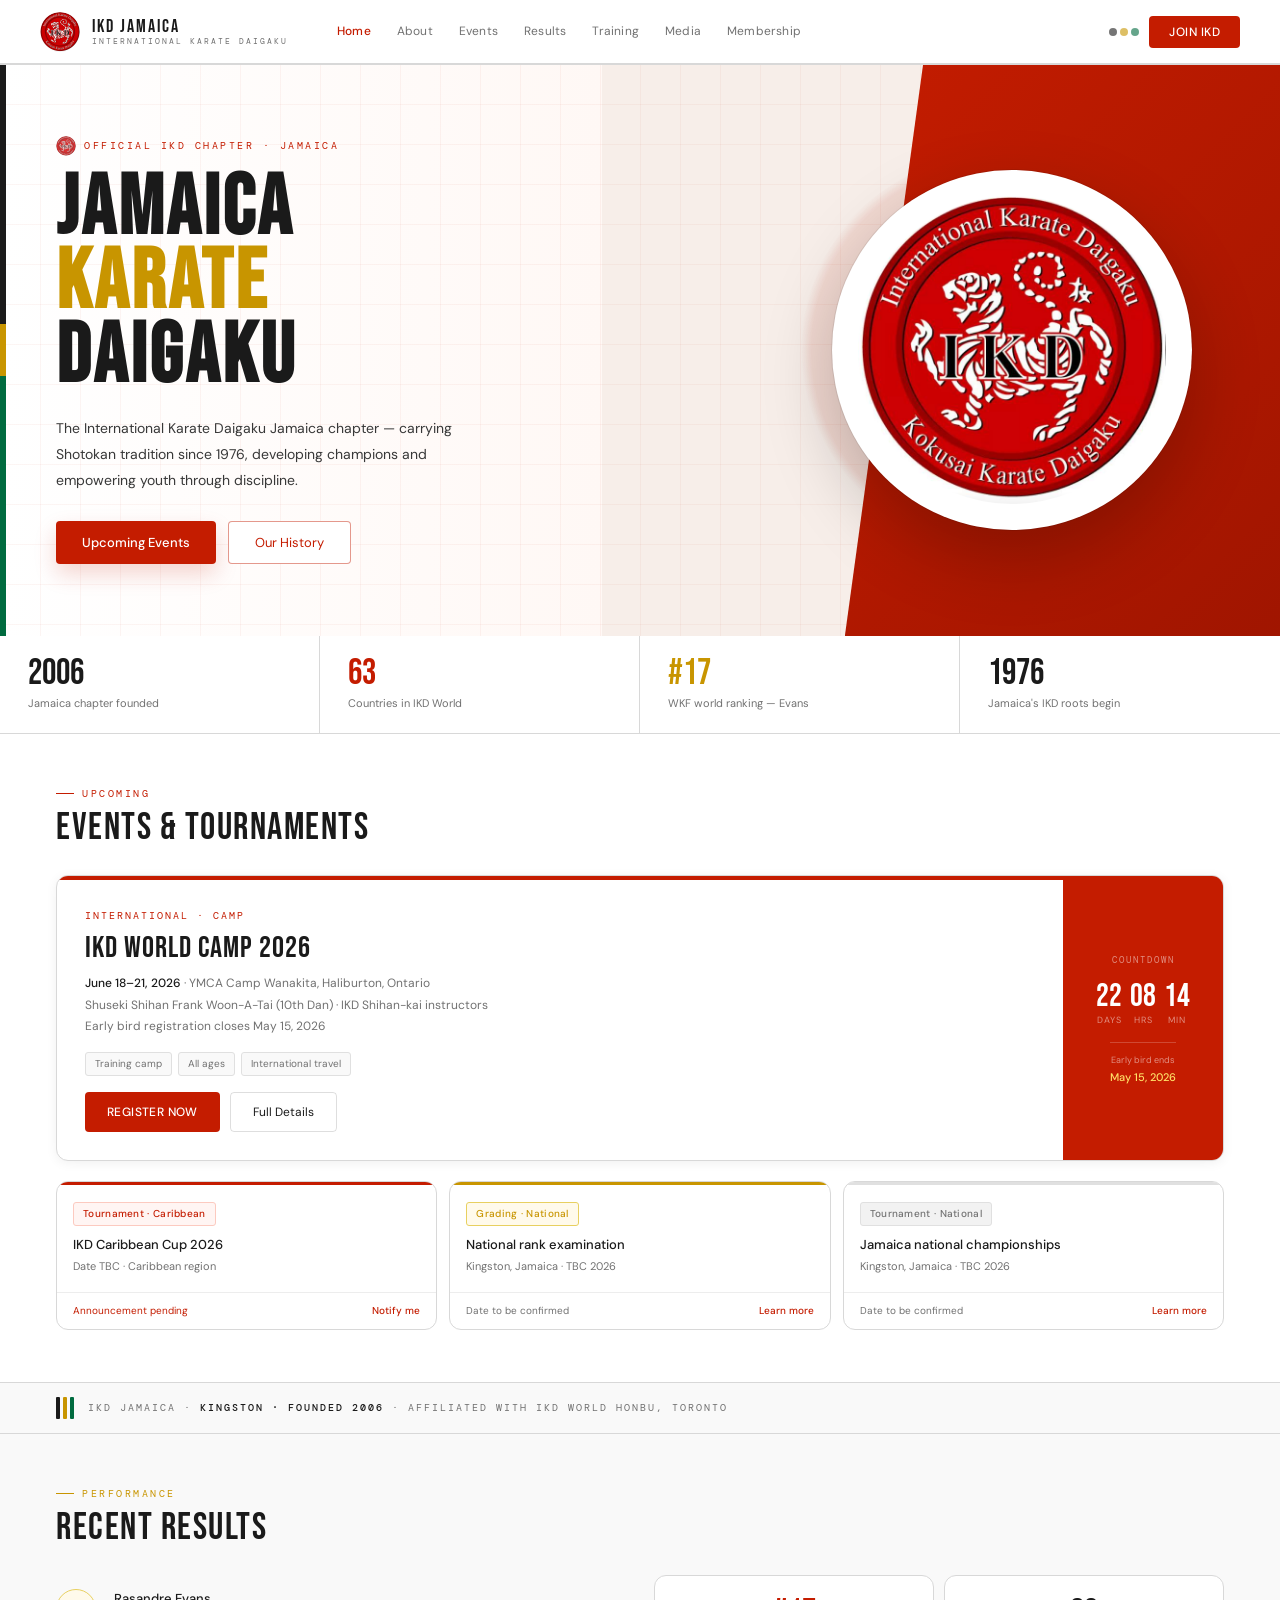
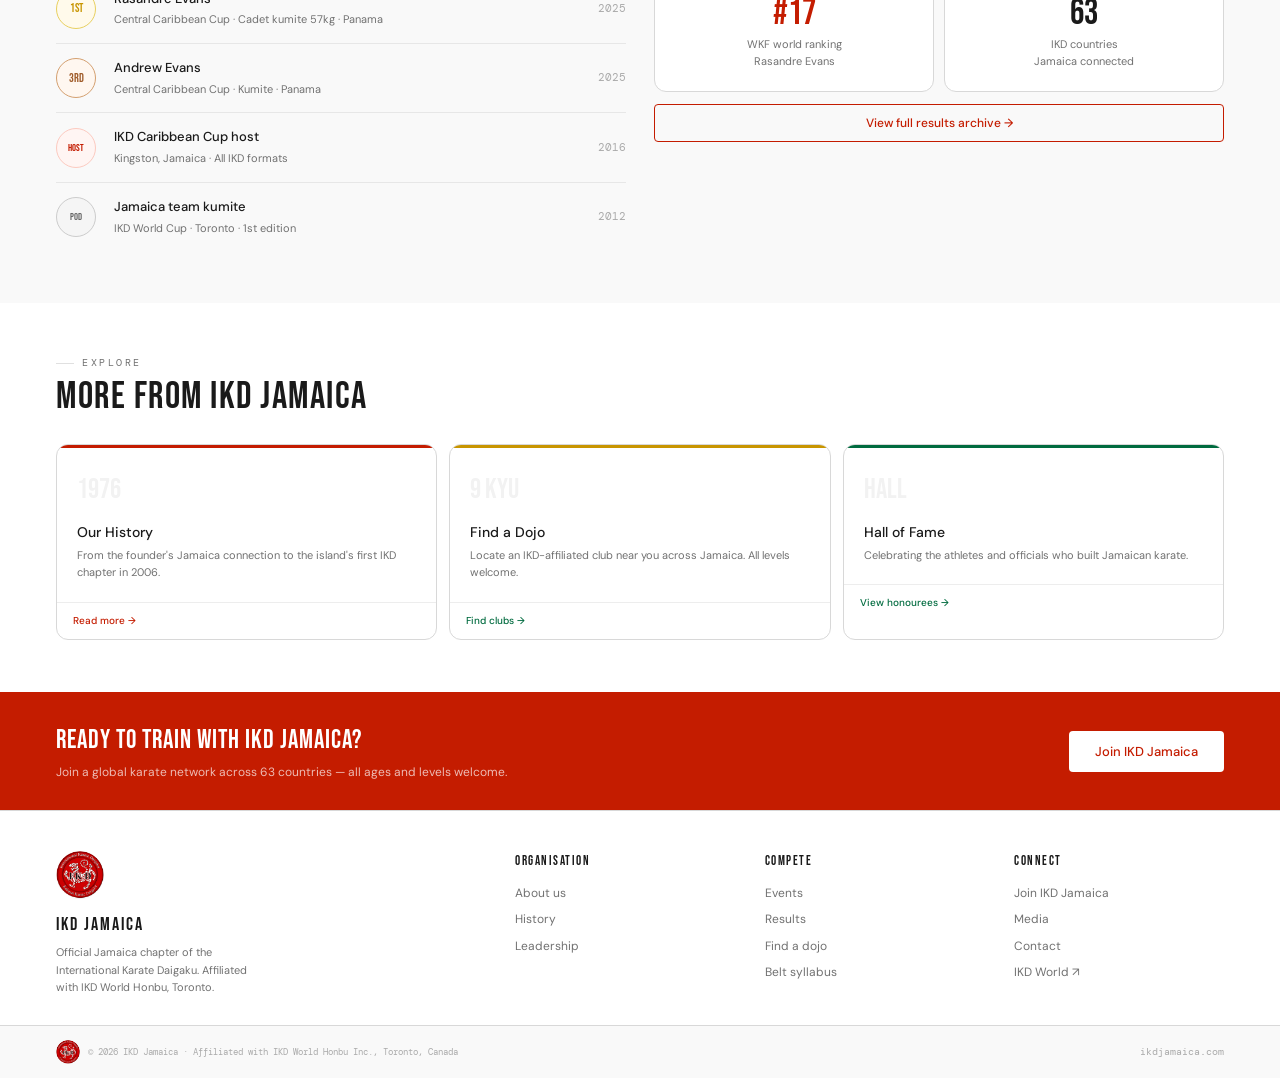
==== commit 6e2206bf: "Update ikd-jamaica-ikdworld-theme-hero-redesigned.html" ====
--- a/mockups/ikd-jamaica-ikdworld-theme-hero-redesigned.html
+++ b/mockups/ikd-jamaica-ikdworld-theme-hero-redesigned.html
@@ -313,6 +313,7 @@
 }
 .hero-title .t-white { color: #fff; }
 .hero-title .t-gold  { color: #FFE066; }
+.hero-title .t-ink   { color: var(--ink); }
 
 .hero-body {
   font-size: 14px;
@@ -1048,7 +1049,7 @@
         Official IKD Chapter · Jamaica
       </div>
       <h1 class="hero-title">
-        Jamaica<br>
+        <span class="t-ink">Jamaica</span><br>
         <span class="t-gold">Karate</span><br>
         <span class="t-white">Daigaku</span>
       </h1>
